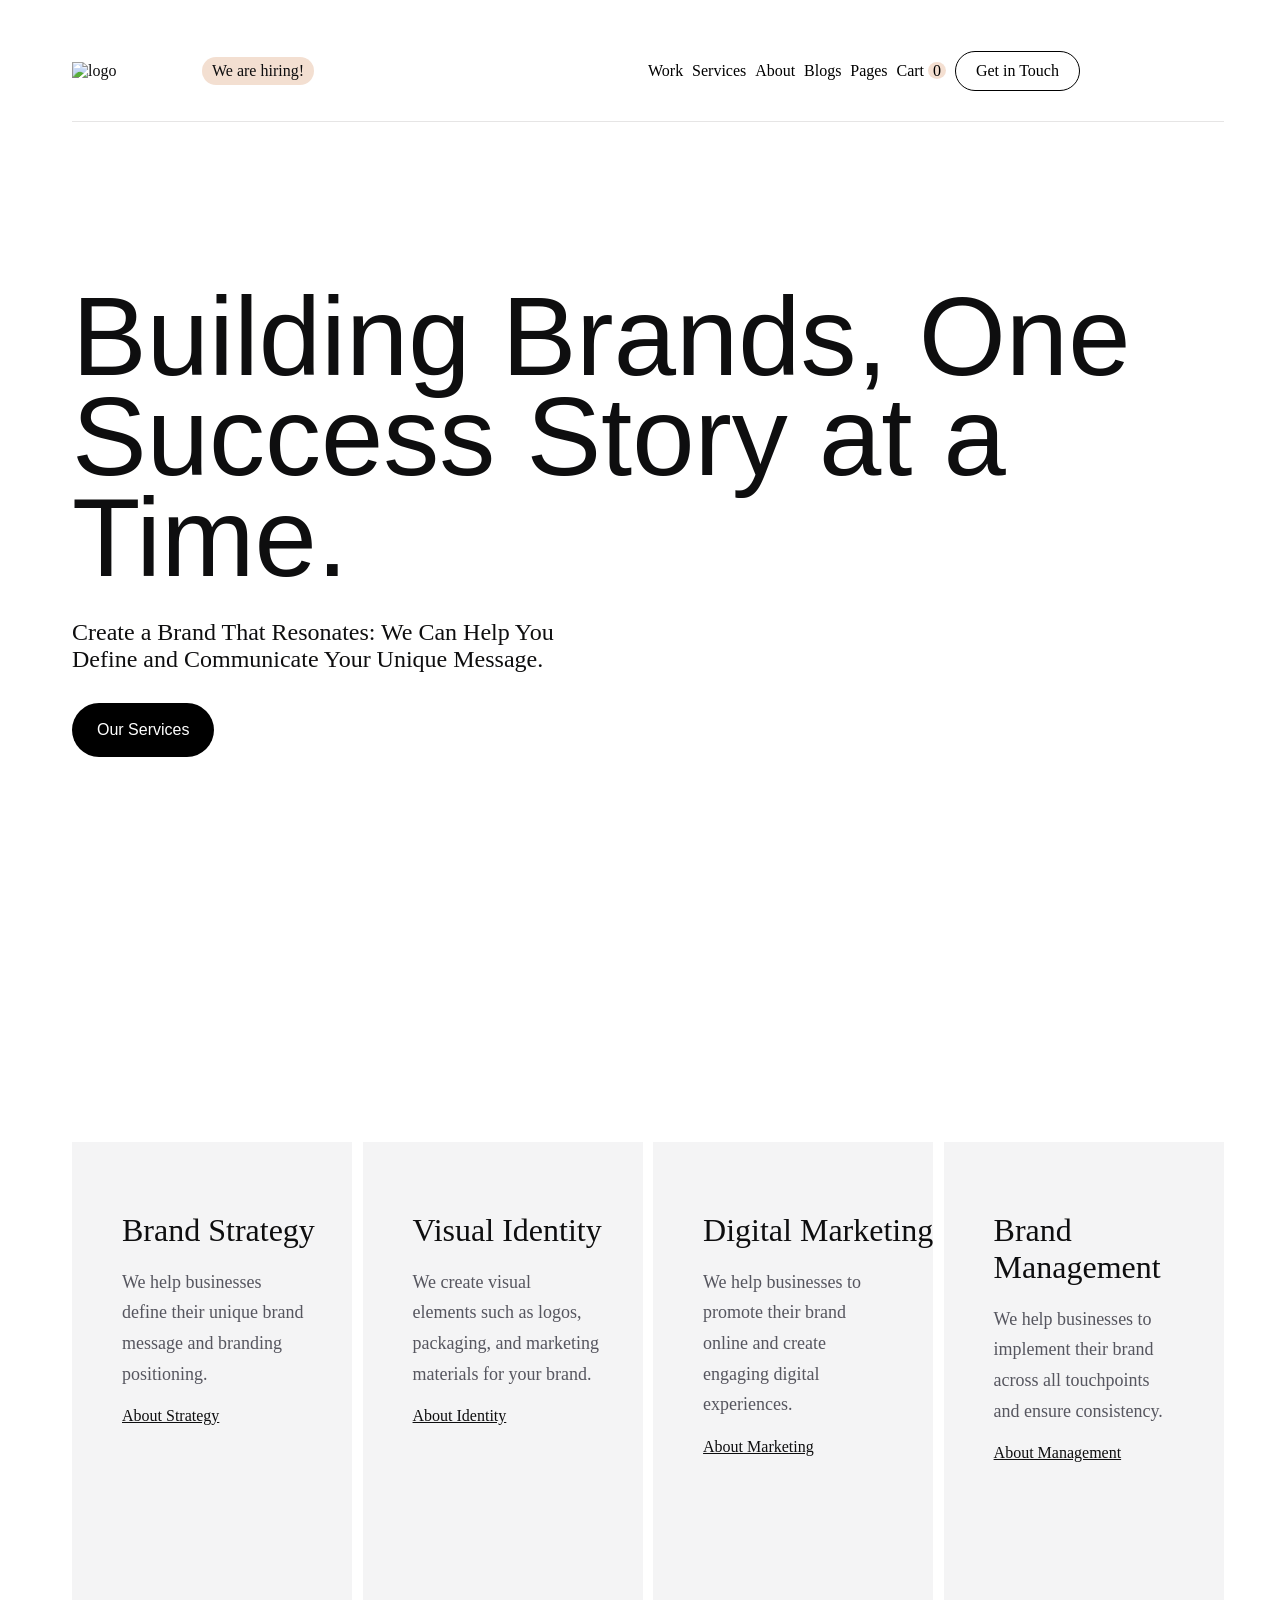
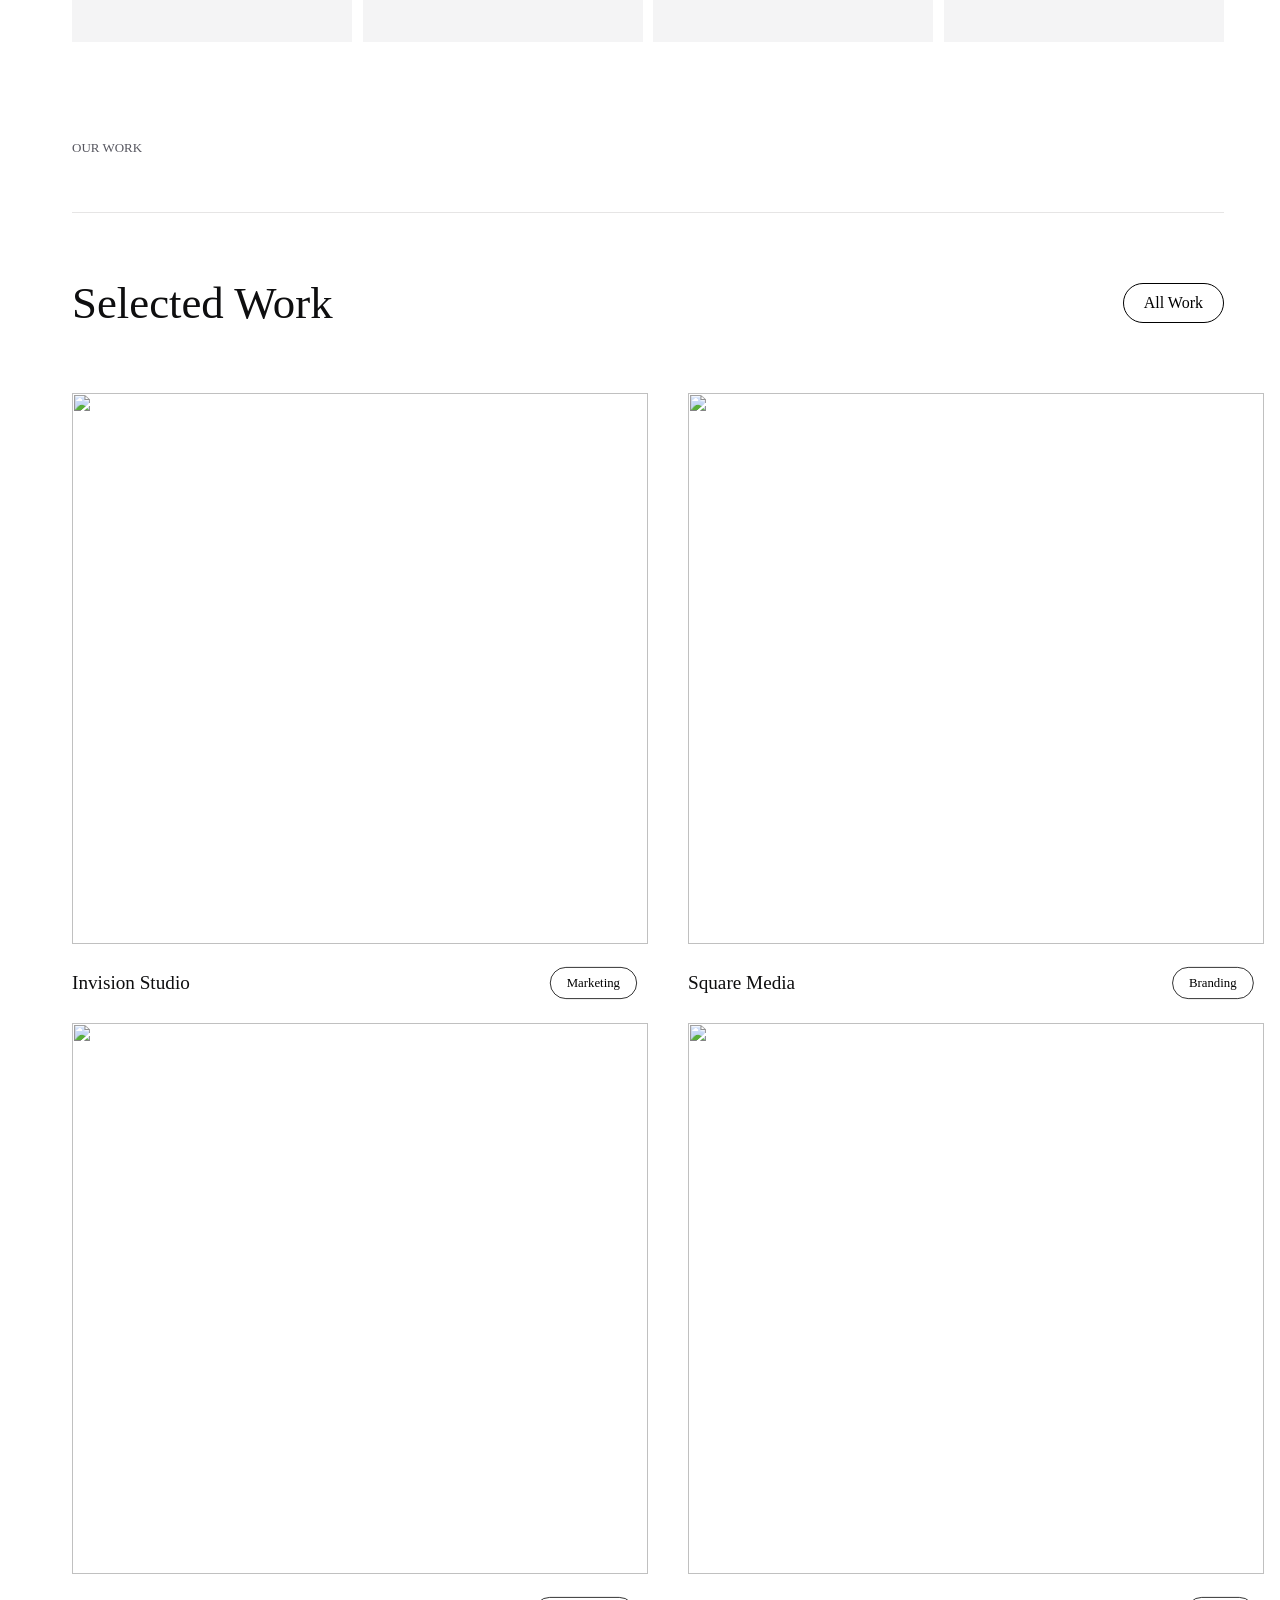
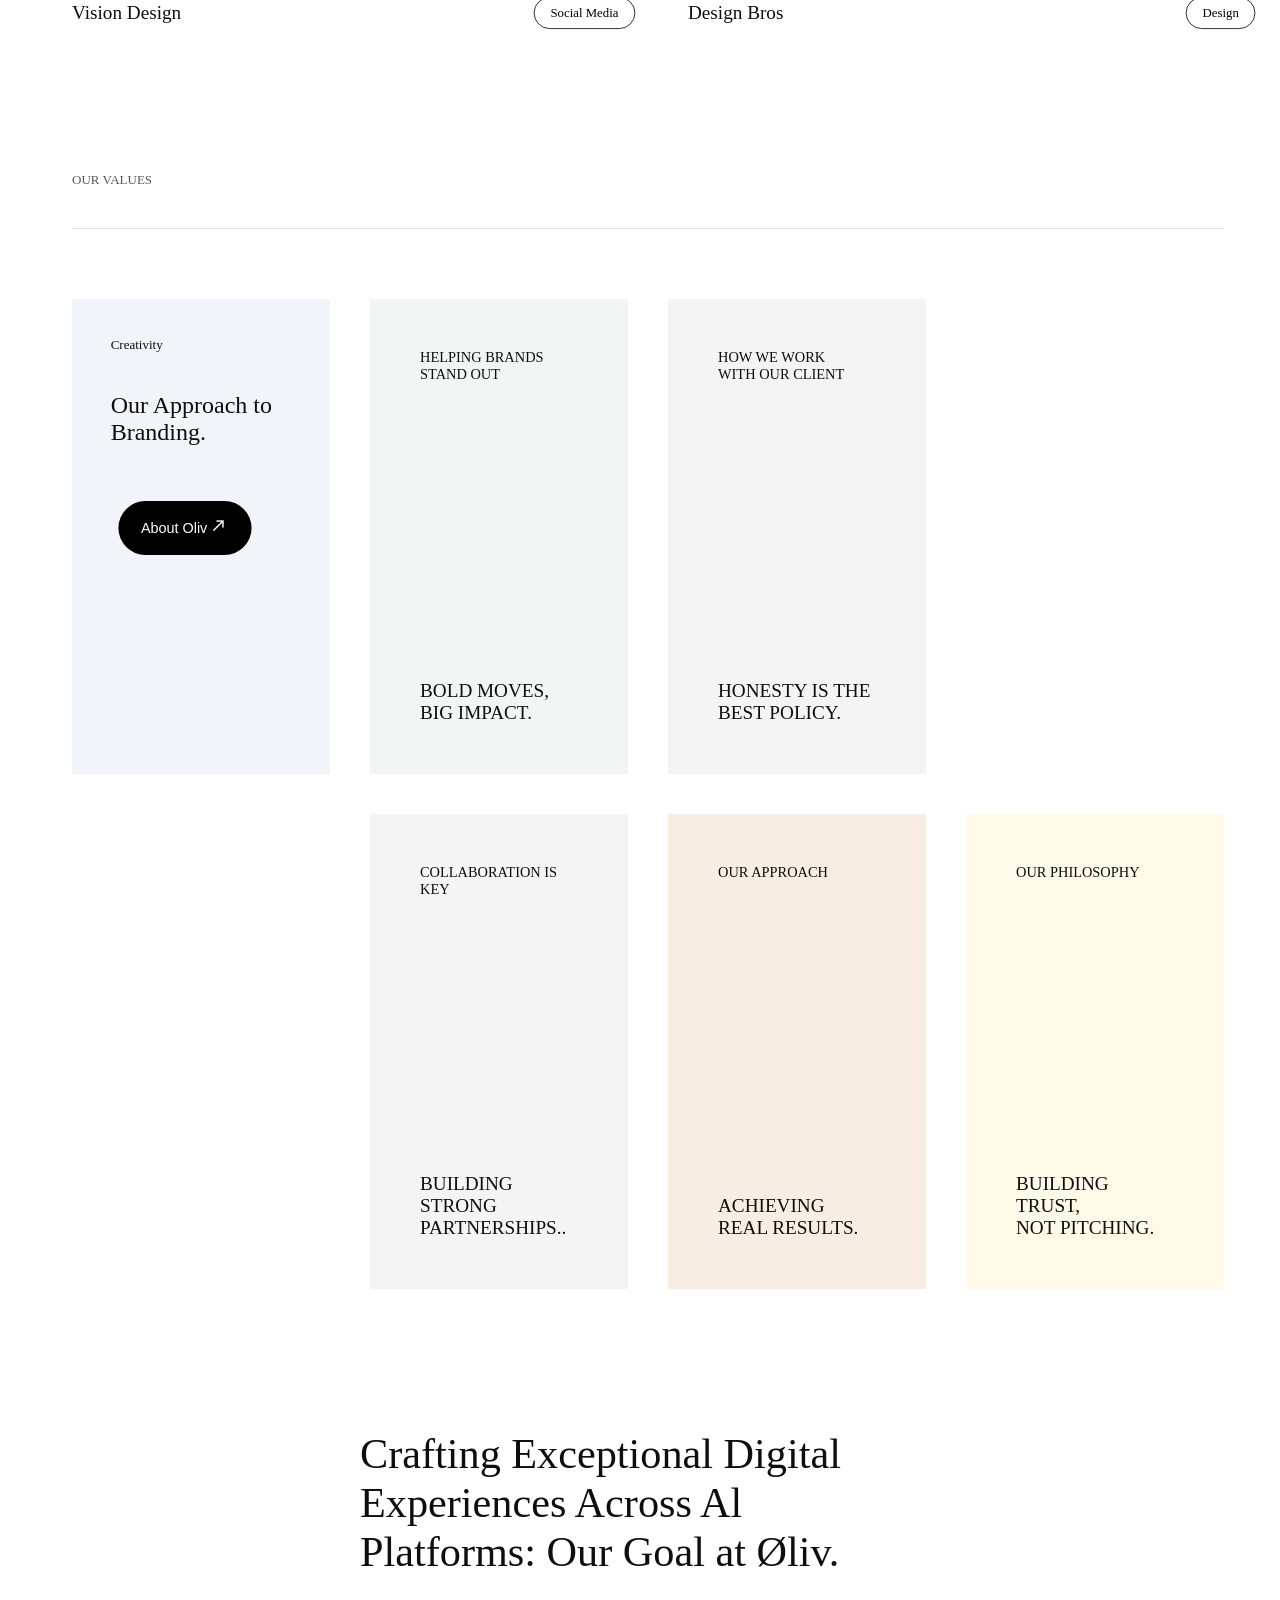
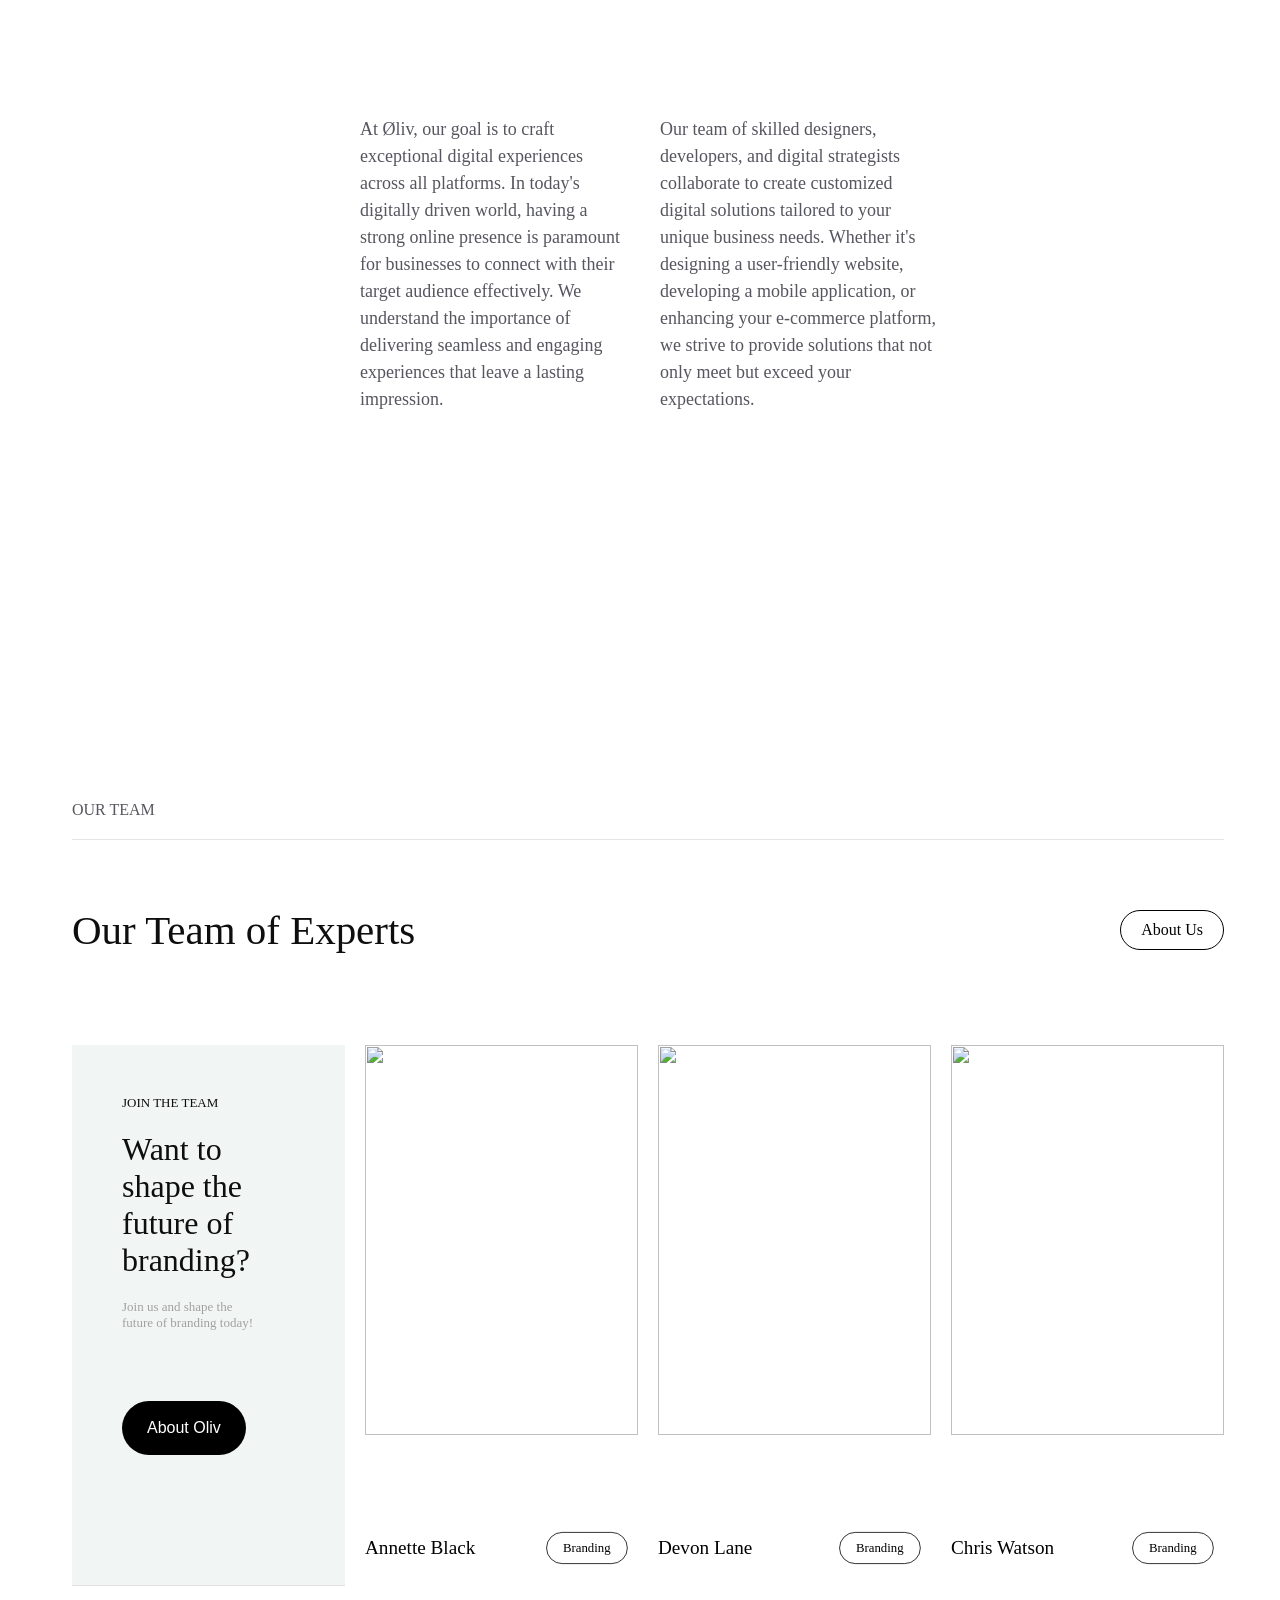
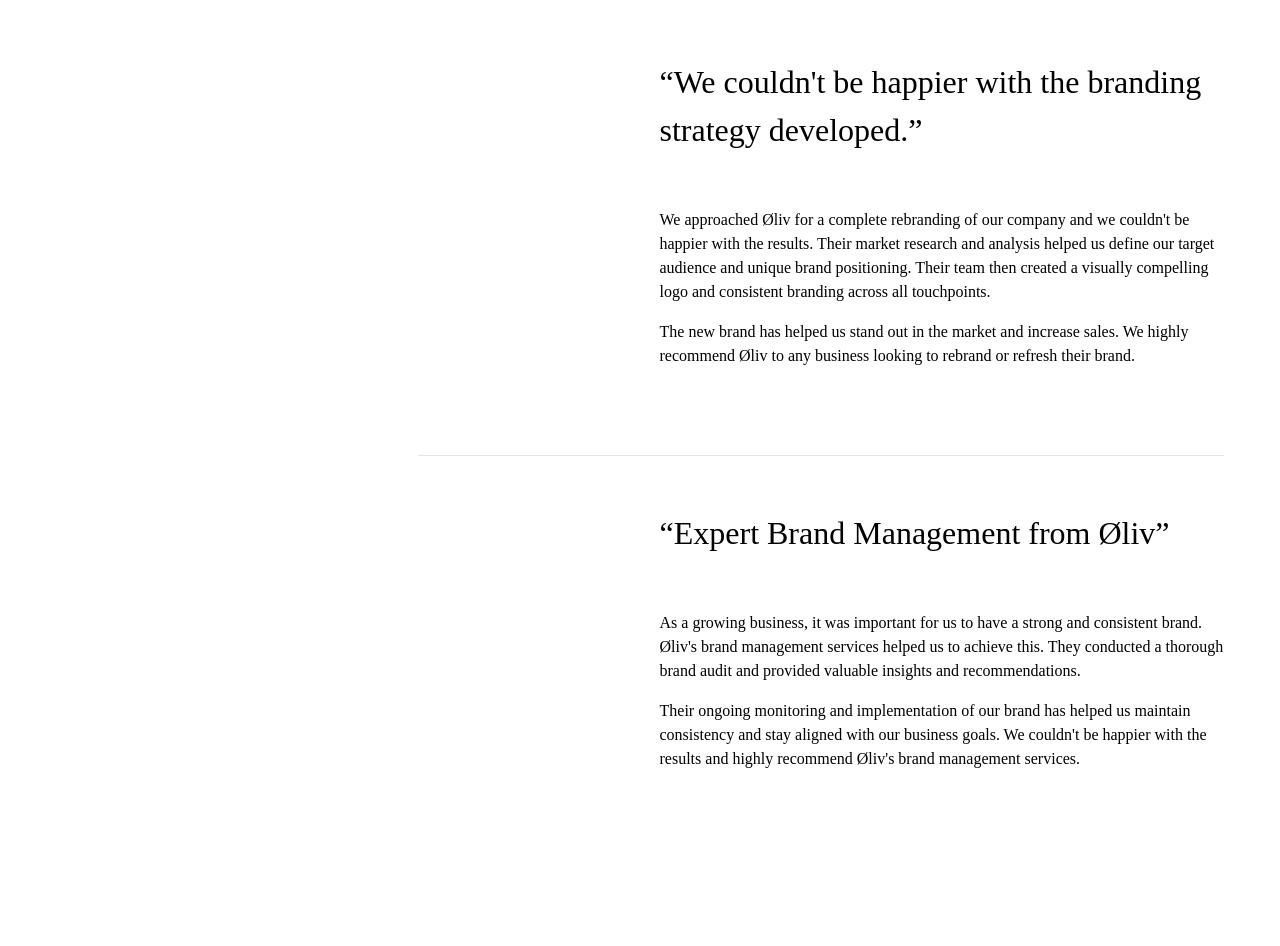
==== A5/index.html @ c16b7037 "feat: initialize landing page layout with styling and brand assets" ====
<!DOCTYPE html>
<html lang="en">

<head>
    <meta charset="UTF-8">
    <meta name="viewport" content="width=device-width, initial-scale=1.0">
    <title>Assignment 5</title>
    <link rel="stylesheet" href="style.css">
    <link href="https://fonts.googleapis.com/css2?family=Material+Symbols+Outlined" rel="stylesheet" />
</head>

<body>
    <main>
        <nav>
            <div class="logo"> <img
                    src="https://cdn.prod.website-files.com/63c3f1995d4c3581bbc944b5/63c3fed42405e70f33df42ee_logo.svg"
                    alt="logo">
                <span> We are hiring!</span>
            </div>
            <div class="links">
                <a href="#" class="hover-underline">Work</a>
                <a href="#" class="hover-underline">Services</a>
                <a href="#" class="hover-underline">About</a>
                <a href="#" class="hover-underline">Blogs</a>
                <a href="#" class="hover-underline">Pages</a>
                <a href="#" class="hover-underline">Cart <span class="cart">0</span></a>
                <button class="mbtn" style=" margin-right: 25%;"> Get in Touch </button>
            </div>
        </nav>
        <section class="hero">
            <div class="h-main">Building Brands, One <br>
                Success Story at a Time.</div>
            <div class="para">Create a Brand That Resonates: We Can Help You <br>
                Define and Communicate Your Unique Message.</div>
            <button class="btn-h"> Our Services</button>
        </section>
        <section class="scroll">
            <div class="container-scrl ">
                <img src="https://cdn.prod.website-files.com/63c3f1995d4c3581bbc944b5/63c418ce9f1b45e141bf28b5_client-logo-03.svg"
                    alt="">
                <img src="https://cdn.prod.website-files.com/63c3f1995d4c3581bbc944b5/63c418ce2c404b364300ba31_client-logo-04.svg"
                    alt="">
                <img src="https://cdn.prod.website-files.com/63c3f1995d4c3581bbc944b5/63c418cea9dabe252e43b0c0_client-logo-07.svg"
                    alt="">
                <img src="https://cdn.prod.website-files.com/63c3f1995d4c3581bbc944b5/63c418cea9dabef95143b0c1_client-logo-06.svg"
                    alt="">
                <img src="https://cdn.prod.website-files.com/63c3f1995d4c3581bbc944b5/63c418af3b2b766cebaba02d_client-logo-01.svg"
                    alt="">
                <img src="https://cdn.prod.website-files.com/63c3f1995d4c3581bbc944b5/63c418ce6a0062cf2d279e35_client-logo-02.svg"
                    alt="">
            </div>
            <div class="container-scrl ">
                <img src="https://cdn.prod.website-files.com/63c3f1995d4c3581bbc944b5/63c418ce9f1b45e141bf28b5_client-logo-03.svg"
                    alt="">
                <img src="https://cdn.prod.website-files.com/63c3f1995d4c3581bbc944b5/63c418ce2c404b364300ba31_client-logo-04.svg"
                    alt="">
                <img src="https://cdn.prod.website-files.com/63c3f1995d4c3581bbc944b5/63c418cea9dabe252e43b0c0_client-logo-07.svg"
                    alt="">
                <img src="https://cdn.prod.website-files.com/63c3f1995d4c3581bbc944b5/63c418cea9dabef95143b0c1_client-logo-06.svg"
                    alt="">
                <img src="https://cdn.prod.website-files.com/63c3f1995d4c3581bbc944b5/63c418af3b2b766cebaba02d_client-logo-01.svg"
                    alt="">
                <img src="https://cdn.prod.website-files.com/63c3f1995d4c3581bbc944b5/63c418ce6a0062cf2d279e35_client-logo-02.svg"
                    alt="">
            </div>
        </section>
        <section class="sec3">
            <div class="sec3-ctnr">
                <div class="sec3-child">
                    <h4>Brand Strategy</h4>
                    <p>We help businesses <br>
                        define their unique brand <br>
                        message and branding <br>
                        positioning.</p>
                    <span style="text-decoration: underline;"> About Strategy </span>
                </div>
                <div class="sec3-child">
                    <h4>Visual Identity</h4>
                    <p>We create visual <br>
                        elements such as logos,<br>
                        packaging, and marketing <br>
                        materials for your brand.</p>
                    <span style="text-decoration: underline;"> About Identity </span>
                </div>
                <div class="sec3-child">
                    <h4>Digital Marketing</h4>
                    <p>We help businesses to <br>
                        promote their brand <br>
                        online and create <br>
                        engaging digital <br>
                        experiences.</p>
                    <span style="text-decoration: underline;"> About Marketing </span>
                </div>
                <div class="sec3-child">
                    <h4>Brand Management</h4>
                    <p>We help businesses to <br>
                        implement their brand <br>
                        across all touchpoints <br>
                        and ensure consistency.</p>
                    <span style="text-decoration: underline;"> About Management </span>
                </div>
            </div>
            <p style="font-size: small;">OUR WORK</p>
        </section>
        <section class="sec4">
            <div class="sec4-h">
                <p>Selected Work</p>
                <button class="mbtn"> All Work </button>
            </div>
            <div class="sec4-ctnr">
                <div class="sec4-img-cntr">
                    <div class="sec4-left-cntr">
                        <div class="wrapper"><img
                                src="https://cdn.prod.website-files.com/63c3f1995d4c354236c944de/63c6b981e34f347cacdc73b6_project-01-thumb.webp"
                                alt=""></div>
                        <div class="sec4-description">
                            <p style="font-size:larger;">Invision Studio</p>
                            <button class="mbtn" style="scale: 0.8;">Marketing </button>
                        </div>
                    </div>
                    <div class="sec4-right-cntr">
                        <div class="wrapper"><img
                                src="https://cdn.prod.website-files.com/63c3f1995d4c354236c944de/63c6b96d86c0c985079d8d60_project-02-thumb.webp"
                                alt=""></div>
                        <div class="sec4-description">
                            <p style="font-size:larger;">Square Media</p>
                            <button class="mbtn" style="scale: 0.8;">Branding </button>
                        </div>
                    </div>
                </div>
                <div class="sec4-ctnr">
                    <div class="sec4-img-cntr">
                        <div class="sec4-left-cntr">
                            <div class="wrapper"><img
                                    src="https://cdn.prod.website-files.com/63c3f1995d4c354236c944de/63c6b943f334e17d7007a0ea_project-04-thumb.webp"
                                    alt=""></div>
                            <div class="sec4-description">
                                <p style="font-size:larger;">Vision Design</p>
                                <button class="mbtn" style="scale: 0.8;">Social Media</button>
                            </div>
                        </div>
                        <div class="sec4-left-cntr">
                            <div class="wrapper"><img
                                    src="https://cdn.prod.website-files.com/63c3f1995d4c354236c944de/63c6b953a2c1a5706f63bbe1_project-03-thumb.webp"
                                    alt=""></div>
                            <div class="sec4-description">
                                <p style="font-size:larger;">Design Bros</p>
                                <button class="mbtn" style="scale: 0.8;">Design </button>
                            </div>
                        </div>
                    </div>
                </div>
            </div>
        </section>
        <section class="sec5">
            <div class="sec5-title">OUR VALUES</div>
            <div class="sec5-grid">
                <div class="sec5-grid1">
                    <h5 style="font-size: small; font-weight: 300; margin:15% 15%;">Creativity</h5>
                    <p style="font-size: x-large; margin:15% 15%;">Our Approach to <br>
                        Branding.</p>
                    <button class="btn-h ">About Oliv<span class="material-symbols-outlined"
                            style="scale: 0.8; position: relative; top: -3px;">north_east</span></button>
                </div>
                <div class="sec5-grid2">
                    <h5>Helping Brands<br>
                        Stand Out</h5>
                    <p>Bold Moves, <br>
                        Big Impact.</p>
                </div>
                <div class="sec5-grid3">
                    <h5>How We Work <br>
                        with Our Client</h5>
                    <p>Honesty is the <br>
                        Best Policy.</p>
                </div>
                <div class="sec5-grid4">
                    <h5>Collaboration is Key </h5>
                    <p>Building Strong <br>
                        Partnerships..</p>
                </div>
                <div class="sec5-grid5">
                    <h5>Our Approach</h5>
                    <p>Achieving <br>
                        Real Results.</p>
                </div>
                <div class="sec5-grid6">
                    <h5>Our Philosophy</h5>
                    <p>Building Trust, <br>
                        Not Pitching.</p>
                </div>
            </div>
            <div class="sec5-hero">
                <div class="sec5-hero1 ">Crafting Exceptional Digital <br>
                    Experiences Across Al <br>
                    Platforms: Our Goal at Øliv.</div>
                <div class="sec5-hero2">
                    <div class="sec5-hero2-left">At Øliv, our goal is to craft exceptional digital experiences across
                        all platforms. In today's digitally driven world, having a strong online presence is paramount
                        for businesses to connect with their target audience effectively. We understand the importance
                        of delivering seamless and engaging experiences that leave a lasting impression.</div>
                    <div class="sec5-hero2-right">Our team of skilled designers, developers, and digital strategists
                        collaborate to create customized digital solutions tailored to your unique business needs.
                        Whether it's designing a user-friendly website, developing a mobile application, or enhancing
                        your e-commerce platform, we strive to provide solutions that not only meet but exceed your
                        expectations.</div>
                </div>
            </div>
        </section>
        <section class="sec6">
            <div class="sec6-start">OUR TEAM</div>
            <div class="sec6-title">
                <p>Our Team of Experts</p>
                <button class="mbtn" style="">About Us </button>
            </div>
            <div class="sec6-cntr">
                <div class="sec6-up">
                    <div class="sec6-up1">
                        <h5>JOIN THE TEAM</h5>
                        <p>Want to <br>
                            shape the <br>
                            future of <br>
                            branding?</p>
                        <p style="font-size: small; color:#a1a0a0;">Join us and shape the <br> future of branding today!
                        </p>
                        <button class="btn-h"> About Oliv</button>
                    </div>
                    <div class="sec6-up2">
                        <img src="https://assets-global.website-files.com/63c3f1995d4c3581bbc944b5/63c68f2ecddac415070de2e8_team-01-p-500.webp"
                            alt="">
                        <div class="sec6-img-des">
                            <p>Annette Black</p>
                            <button class="mbtn" style="scale: 0.8;"> Branding</button>
                        </div>
                    </div>
                    <div class="sec6-up3">
                        <img src="https://assets-global.website-files.com/63c3f1995d4c3581bbc944b5/63c68f2e0a57ab81ad90f31f_team-02-p-500.webp"
                            alt="">
                        <div class="sec6-img-des">
                            <p>Devon Lane</p>
                            <button class="mbtn" style="scale: 0.8;"> Branding</button>
                        </div>
                    </div>
                    <div class="sec6-up4">
                        <img src="https://assets-global.website-files.com/63c3f1995d4c3581bbc944b5/63c68f2ed7fe4b9a5bef7ee1_team-03-p-500.webp"
                            alt="">
                        <div class="sec6-img-des">
                            <p>Chris Watson</p>
                            <button class="mbtn" style="scale: 0.8;"> Branding</button>
                        </div>
                    </div>
                </div>
                <div class="sec6-center">
                    <div class="wrapper">
                        <img src="https://cdn.prod.website-files.com/63c3f1995d4c3581bbc944b5/63c418cea9dabef95143b0c1_client-logo-06.svg"
                            alt="">
                    </div>
                    <div class="center-text">
                        <h5>“We couldn't be happier with the branding strategy developed.”</h5>
                        <p>We approached Øliv for a complete rebranding of our company and we couldn't be
                            happier
                            with the results. Their market research and analysis helped us define our target
                            audience and unique brand positioning. Their team then created a visually
                            compelling
                            logo and consistent branding across all touchpoints.</p>
                        <p>
                            The new brand has helped us stand out in the market and increase sales. We
                            highly
                            recommend Øliv to any business looking to rebrand or refresh their brand.</p>
                    </div>

                </div>
                <div class="sec6-down">
                    <div class="wrapper">
                        <img src="https://cdn.prod.website-files.com/63c3f1995d4c3581bbc944b5/63c418ce6a0062cf2d279e35_client-logo-02.svg"
                            alt="">
                    </div>
                    <div class="center-text">
                        <h5>“Expert Brand Management from Øliv”</h5>
                        <p>As a growing business, it was important for us to have a strong and consistent
                            brand.
                            Øliv's brand management services helped us to achieve this. They conducted a
                            thorough
                            brand audit and provided valuable insights and recommendations.</p>
                        <p>
                            Their ongoing monitoring and implementation of our brand has helped us maintain
                            consistency and stay aligned with our business goals. We couldn't be happier
                            with the
                            results and highly recommend Øliv's brand management services.</p>
                    </div>


                </div>
        </section>
    </main>
</body>

</html>
---- A5/style.css ----
:root {
    --hlt: rgba(242, 218, 202, 0.865);
    --hlt-grey: #F4F4F5;
    --borderline: 1px solid #d9d7d7a5;
    --exp-color: #56565f;
}

body {
    border: 0;
    height: 100%;
    width: 100%;
    background-color: #ffffff;
    overflow-x: hidden;
    color: rgb(14, 14, 15);

}

main {
    padding: 1% 5%;
    height: 100vh;

}

.btn-h {
    background-color: black;
    color: white;
    font-size: medium;
    border: 0px;
    padding: 18px 25px;
    border-radius: 50px;
    display: flex;
    align-items: center;
    justify-content: center;
    width: max-content;
}


.mbtn {
    height: 40px;
    width: max-content;
    padding: 0 20px;
    border-radius: 5px;
    font-size: medium;
    border: 1px solid black;
    border-radius: 50px;
    display: inline-flex;
    align-items: center;
    background-color: #ffffff;
    font-family: 'Times New Roman', Times, serif;
}

.mbtn:hover {
    background-color: black;
    color: white;
    cursor: pointer;
}

nav {
    height: 100px;
    display: flex;
    justify-content: space-between;
    border-bottom: 1px solid #d9d7d7a5;
    align-items: center;

}

nav a {
    text-decoration: none;
    color: black;

}

.hover-underline {
    position: relative;
    text-decoration: none;
}

.hover-underline::after {
    content: '';
    position: absolute;
    width: 100%;
    height: 1.5px;
    bottom: 0;
    left: 0;
    background-color: black;
    transform-origin: bottom left;
    transition: all cubic-bezier(0.19, 1, 0.22, 1)1s;
    transform: scaleX(0);
}

.hover-underline:hover::after {
    transform: scale(1);
}

nav .logo img {
    width: 110px;
}

nav .logo span {
    padding: 5px 10px;
    background-color: var(--hlt);
    border-radius: 25px;

}

nav .logo {
    display: flex;
    align-items: center;
    gap: 20px;
}

nav .links {
    width: 50%;
    display: flex;
    justify-content: space-between;
    text-decoration: none;
    font-size: medium;
    align-items: center;
}

.links .cart {
    padding: 0px 5px;
    background-color: var(--hlt);
    border-radius: 50%;
}

.hero {
    height: calc(100vh - 100px);
    width: 100%;
    display: flex;
    flex-direction: column;
    justify-content: center;
    gap: 30px;

}

.h-main {
    font-size: 7rem;
    font-family: 'Open Sans', 'Helvetica', sans-serif;
    font-weight: 300;
    padding: 0;
    line-height: 0.9;

}

.para {
    font-size: x-large;
    width: 75%;
}

.scroll {
    margin-top: 40px;
    height: 20vh;
    width: 100%;
    white-space: nowrap;
    overflow-x: hidden;
    overflow-y: hidden;
}

.container-scrl {
    height: 100%;
    width: min-content;
    display: inline-block;
    animation-name: scroll;
    animation-duration: 15s;
    animation-iteration-count: infinite;
    animation-timing-function: linear;
}



@keyframes scroll {
    0% {
        transform: translateX(0);
    }

    100% {
        transform: translateX(-100%);
    }
}

.container-scrl img {
    height: 5vh;
    display: inline;
    margin: 0px 120px 0px 0px;
    align-items: center;
}

.sec3 {
    height: 70vh;
    display: flex;
    flex-direction: column;
    justify-content: space-between;
    padding-bottom: 40px;
    border-bottom: var(--borderline);
}

.sec3 h5 {
    font-size: 2rem;
    font-weight: 300;
    margin: 0;
}

.sec3-ctnr {
    display: inline-flex;
    flex-direction: row;
    flex-wrap: wrap;
    /* gap: minmax(40px, 50px); */
    justify-content: space-between;
    align-items: center;
    height: 50vh;
    width: 100%;

}

.sec3-child {
    height: 100%;
    width: 20%;
    background-color: var(--hlt-grey);

    padding: 50px 0 0 50px;
}

.sec3 p {
    color: var(--exp-color);
    font-size: large;
    line-height: 1.7;
}

.sec3-child h4 {
    font-size: 2rem;
    font-weight: 300;
    padding: 20px 0 0 0;
    margin: 0;
}

.sec4 {
    height: min-content;
    width: 100%;
}

.sec4-h {
    display: flex;
    flex-direction: row;
    flex-wrap: wrap;
    justify-content: space-between;
    align-items: center;
    height: 20vh;
    width: 100%;
}

.sec4-cntr {
    height: 90vh;
    width: 100%;
    display: flex;
    flex-direction: row;
    flex-wrap: wrap;
    justify-content: space-between;
    align-items: center;
}

.sec4-h p {
    font-size: 3.5vw;
    padding: 5px 0;
}

.sec4-img-cntr {
    display: flex;
    flex-direction: column;
    flex-wrap: wrap;
    justify-content: space-between;
    align-items: center;
    height: 70vh;
    width: 100%;
    gap: 40px;

}

.sec4-img-cntr img {
    height: 100%;
    width: 100%;
    object-fit: cover;
    overflow: hidden;
    transition: all 0.5s;

}

.sec4-left-cntr,
.sec4-right-cntr {
    display: flex;
    flex-direction: column;
    height: 70vh;
    width: 50%;
}

.wrapper {
    height: 100%;
    width: 100%;
    overflow: hidden;

}

.sec4-description {
    height: 10vh;
    width: 100%;
    display: flex;
    flex-direction: row;
    justify-content: space-between;
    align-items: center;

}

.sec4-img-cntr img:hover {
    scale: 1.1;
}

.sec5-title {
    width: 100%;
    height: 15vh;
    border-bottom: var(--borderline);
    color: var(--exp-color);
    display: flex;
    flex-direction: column;
    justify-content: flex-end;
    padding-bottom: 40px;
    font-size: small;
}

.sec5-grid {
    height: 110vh;
    width: 100%;
    padding: 70px 0;
    gap: 40px;
    display: grid;
    grid-template-rows: 1fr 1fr;
    grid-template-columns: 1fr 1fr 1fr 1fr;
    grid-template-areas:
        "grid1 grid2 grid3 ."
        ". grid4 grid5 grid6 ";
}


/* .sec5-grid2,
.sec5-grid3,
.sec5-grid4,
.sec5-grid5,
.sec5-grid6 {
    height: 70%;
} */


.sec5-grid2 h5,
.sec5-grid3 h5,
.sec5-grid4 h5,
.sec5-grid5 h5,
.sec5-grid6 h5 {
    margin: 0;
    padding: 0;
    font-weight: 400;
    font-size: 0.9rem;
    text-transform: uppercase;
}


.sec5-grid2 p,
.sec5-grid3 p,
.sec5-grid4 p,
.sec5-grid5 p,
.sec5-grid6 p {
    margin: 0;
    padding: 0;
    font-weight: 300;
    font-size: larger;
    text-transform: uppercase;
}

.sec5-grid2,
.sec5-grid3,
.sec5-grid4,
.sec5-grid5,
.sec5-grid6 {
    display: flex;
    flex-direction: column;
    justify-content: space-between;
    padding: 50px 50px;
}

.sec5-grid1 {
    grid-area: grid1;
    background-color: #F1F5F9;
    height: 100%;
}

.sec5-grid1 button {
    margin: 20% 0 20% 15%;
    scale: 0.9;

}

.sec5-grid2 {
    grid-area: grid2;
    background-color: #F1F6F5;
}

.sec5-grid3 {
    grid-area: grid3;
    background-color: var(--hlt-grey);
}

.sec5-grid4 {
    grid-area: grid4;
    background-color: var(--hlt-grey);
}

.sec5-grid5 {
    grid-area: grid5;
    background-color: #F8EDE3;
}

.sec5-grid6 {
    grid-area: grid6;
    background-color: #FFFAE7;
}

.sec5-hero {
    width: 100%;
    height: 100vh;
    display: flex;
    padding-top: 70px;
    flex-direction: column;

}

.sec5-hero1 {
    font-size: 3.3vw;

    margin-left: 25%;
    padding-bottom: 140px;


}

.sec5-hero2 {
    width: 100%;
    height: 50%;
    display: flex;
    flex-direction: row;
    justify-content: space-between;
    align-items: center;
    gap: 40px;
    font-size: large;
    color: var(--exp-color);
    line-height: 1.5;
}

.sec5-hero2-left {
    height: 100%;
    margin-left: 25%;
}

.sec5-hero2-right {
    height: 100%;
    margin-right: 25%;
}

.sec6-start {
    height: 10vh;
    width: 100%;
    display: flex;
    flex-direction: row;
    justify-content: space-between;
    align-items: flex-end;
    padding-bottom: 20px;
    border-bottom: var(--borderline);
    font-size: medium;
    color: var(--exp-color);
}

.sec6-title {
    display: flex;
    flex-direction: row;
    align-items: center;
    justify-content: space-between;
    font-size: 3.2vw;
    padding: 25px 0 50px 0;
}

.sec6-up {
    height: 60vh;
    width: 100%;
    display: flex;
    flex-direction: row;

    padding-bottom: 20px;
    gap: 20px;
}

.sec6-up1 {
    height: 100%;
    width: 25%;
    border-bottom: var(--borderline);
    background-color: #F1F6F5;
}

.sec6-up1 h5 {
    font-size: small;
    margin: 50px 0 10px 50px;
    padding: 0;
    font-weight: 100;
    text-transform: uppercase;
}

.sec6-up1 p {
    font-size: 2rem;
    margin: 20px 0 10px 50px;
    padding: 0;

}

.sec6-up1 button {

    margin: 70px 0 10px 50px;


}

.sec6-up2,
.sec6-up3,
.sec6-up4 {
    height: 100%;
    width: 25%;
    padding-bottom: 0;


}

.sec6-up2 img,
.sec6-up3 img,
.sec6-up4 img {
    width: 100%;
    height: 85%;
    object-fit: cover;
    overflow: hidden;

}

.sec6-img-des,
.sec6-img-des,
.sec6-img-des {
    width: 100%;
    height: 15%;
    color: black;
    display: flex;
    flex-direction: row;
    justify-content: space-between;
    align-items: center;

}

.sec6-img-des p,
.sec6-img-des p,
.sec6-img-des p {
    margin: 0;
    padding: 0;
    font-weight: 300;
    font-size: larger;

}

.sec6-center {
    height: 50vh;
    width: 70%;
    border-bottom: var(--borderline);
    display: flex;
    flex-direction: row;
    justify-content: space-between;
    align-items: center;
    font-size: large;
    color: var(--exp-color);
    line-height: 1.5;
    margin-left: 30%;

}

.center-text {
    height: 100%;
    width: 70%;
}

.center-text h5 {
    font-size: 2rem;
    font-weight: 300;
    color: black;
}

.center-text p,
.center-text span {
    font-size: medium;
    font-weight: 300;
    color: black;
}

.sec6 .wrapper {
    width: 20%;
    display: flex;
    padding-top: 10%;
    align-items: flex-start;
}

.sec6-down {
    height: 50vh;
    width: 70%;
    display: flex;
    flex-direction: row;
    justify-content: space-between;
    align-items: center;
    font-size: large;
    color: var(--exp-color);
    line-height: 1.5;
    margin-left: 30%;
}

.center-text p,
.center-text span {
    font-size: medium;
    font-weight: 300;
    color: black;
}
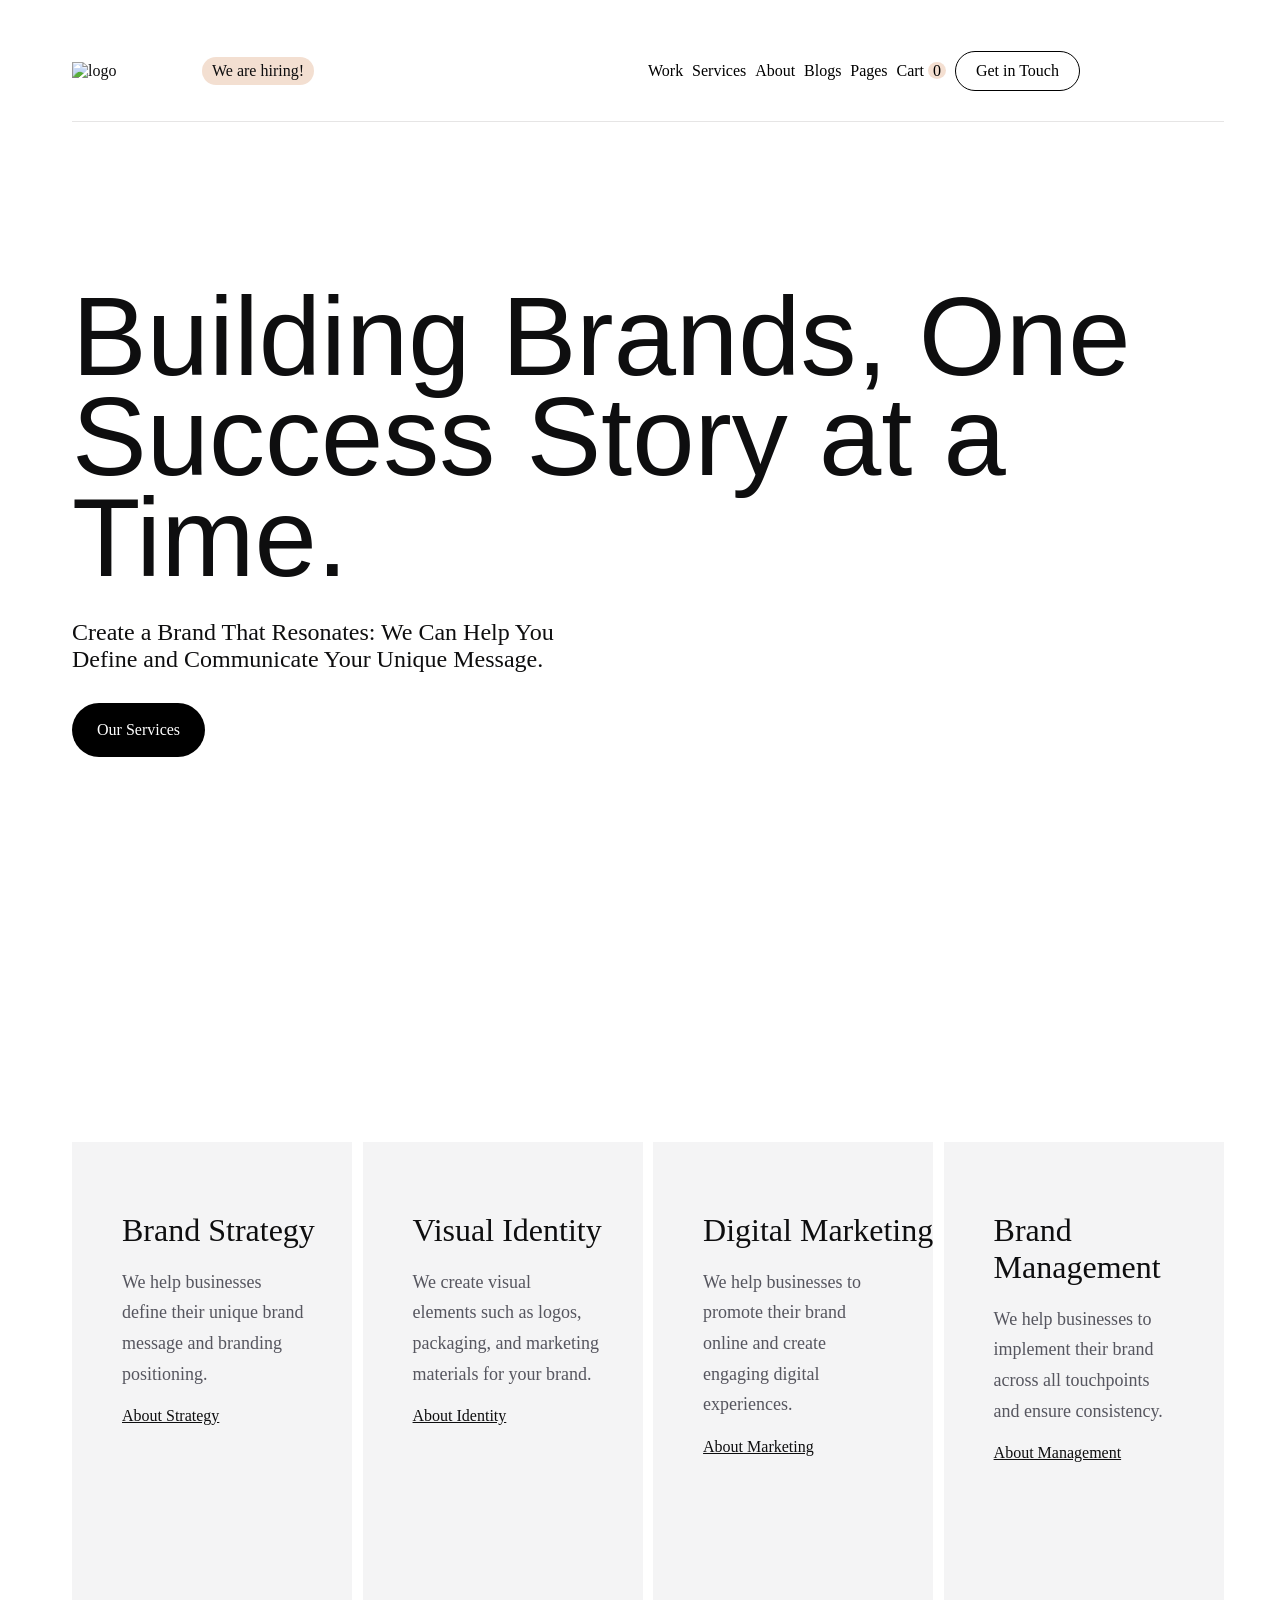
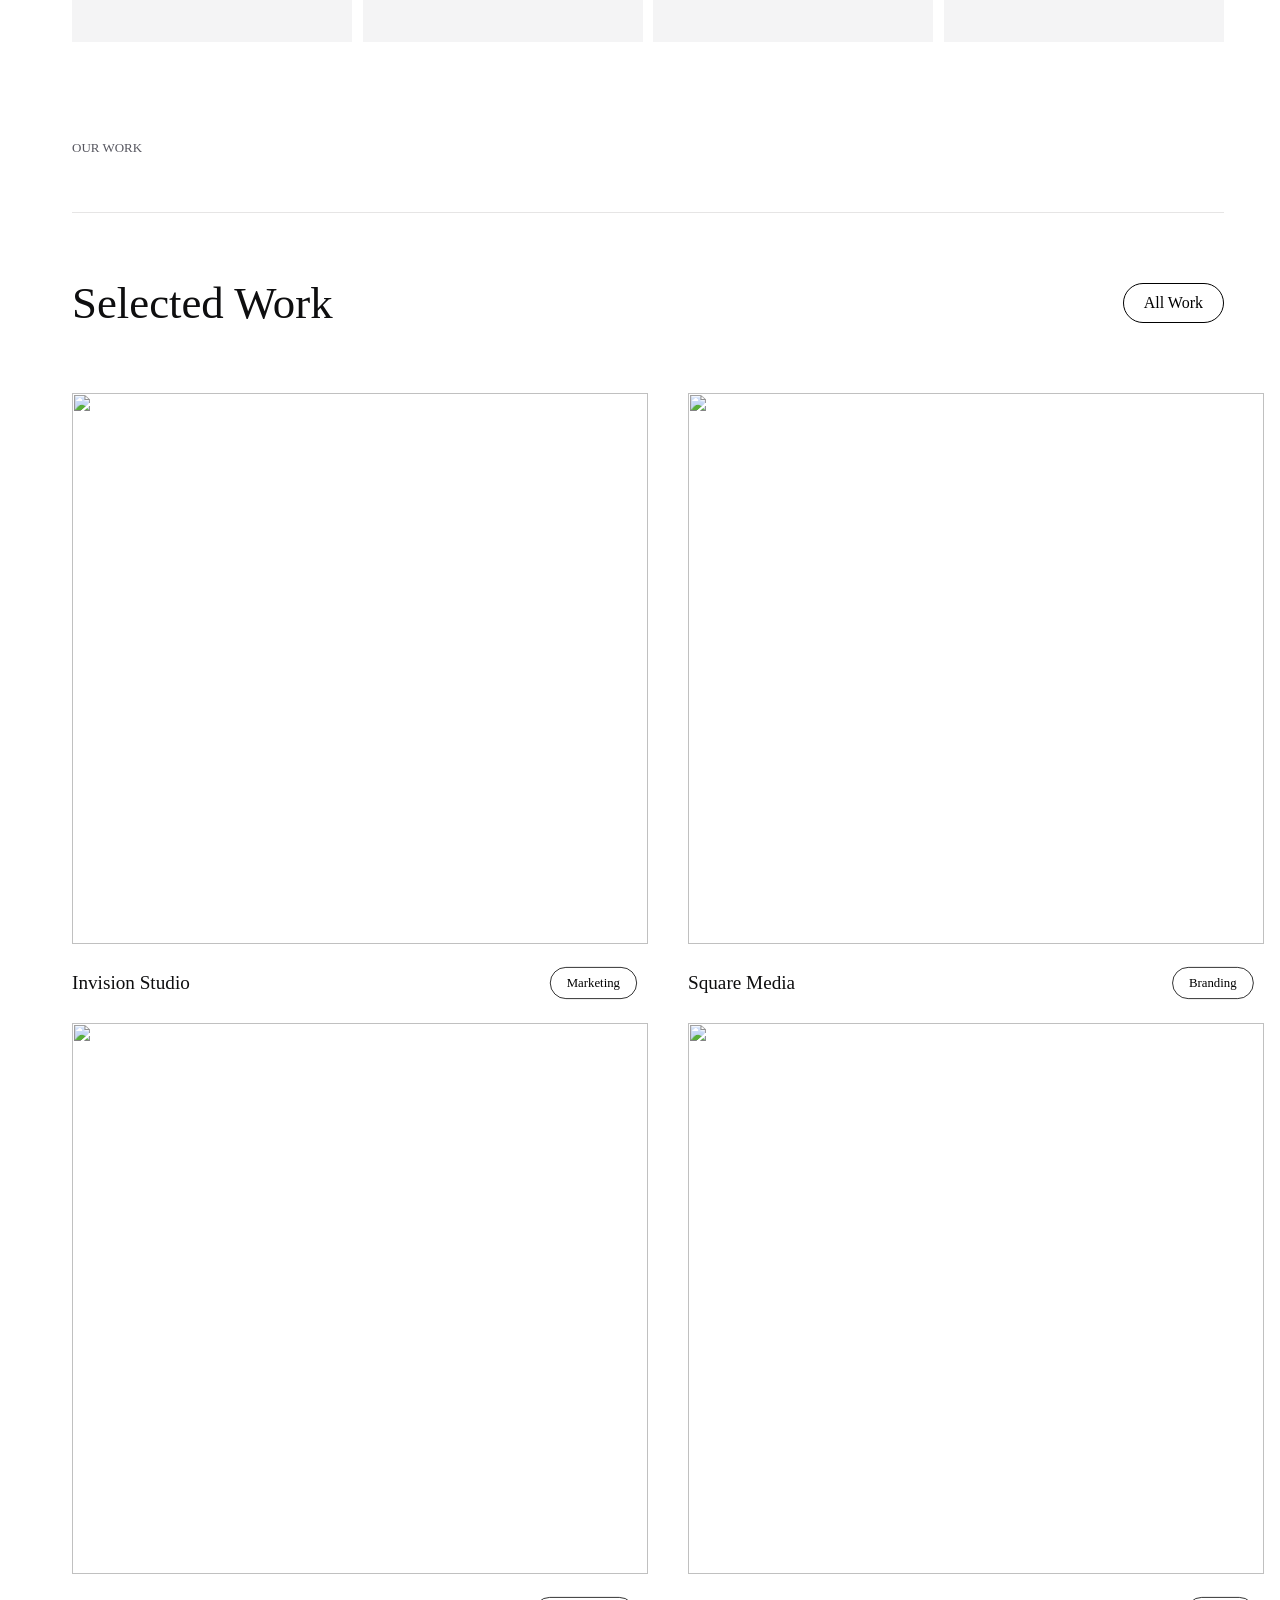
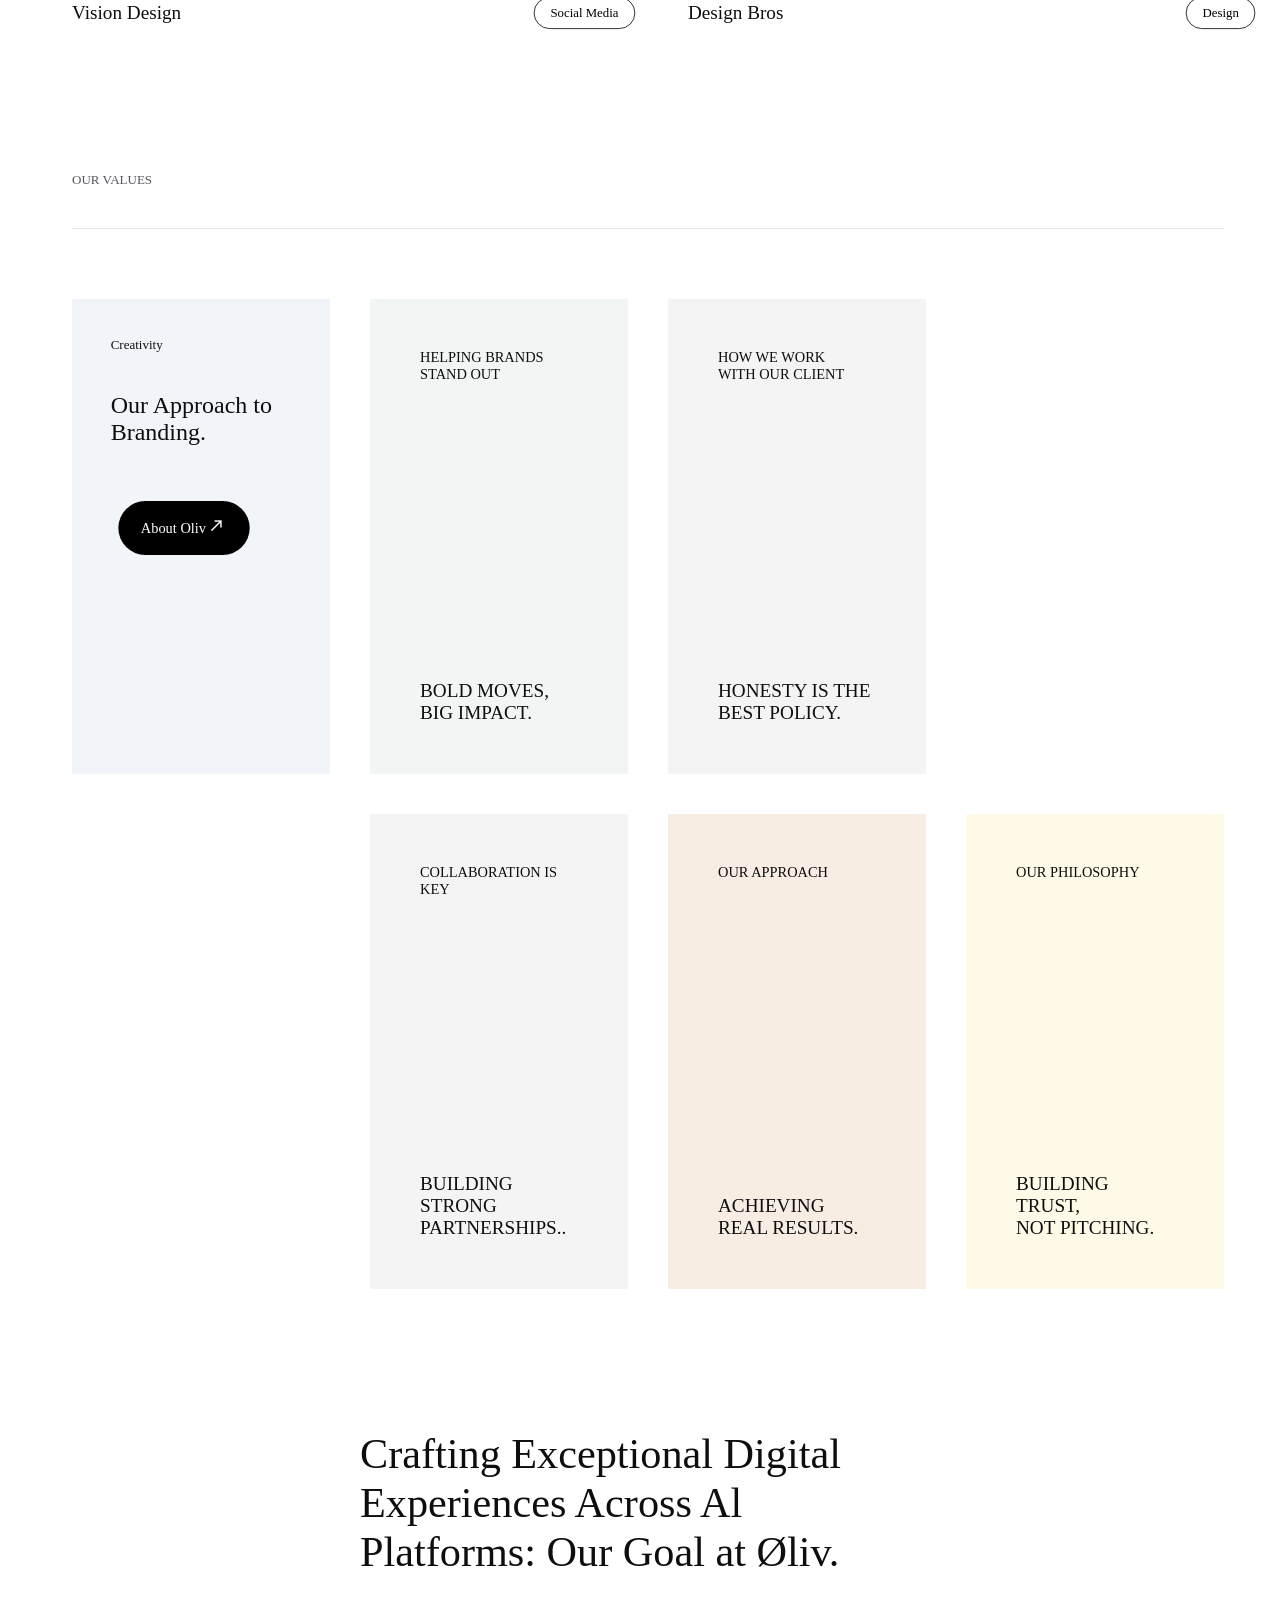
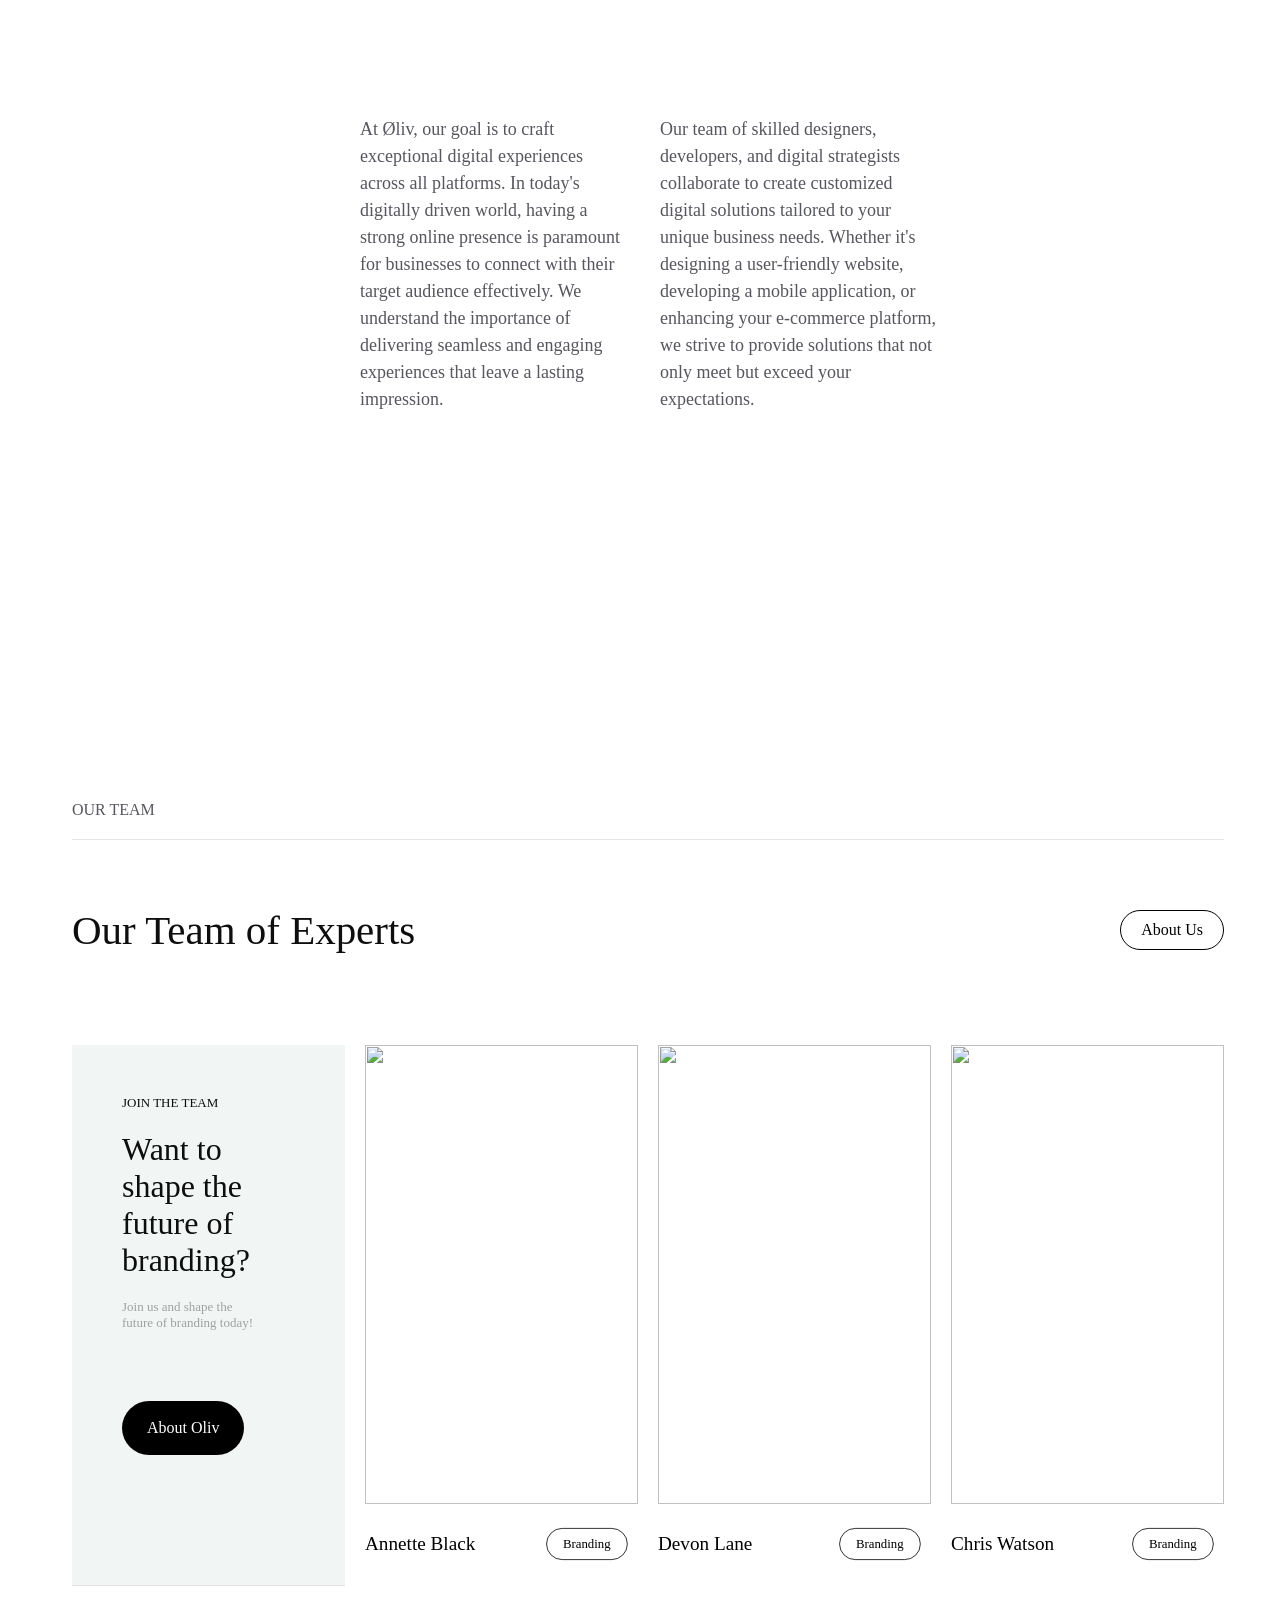
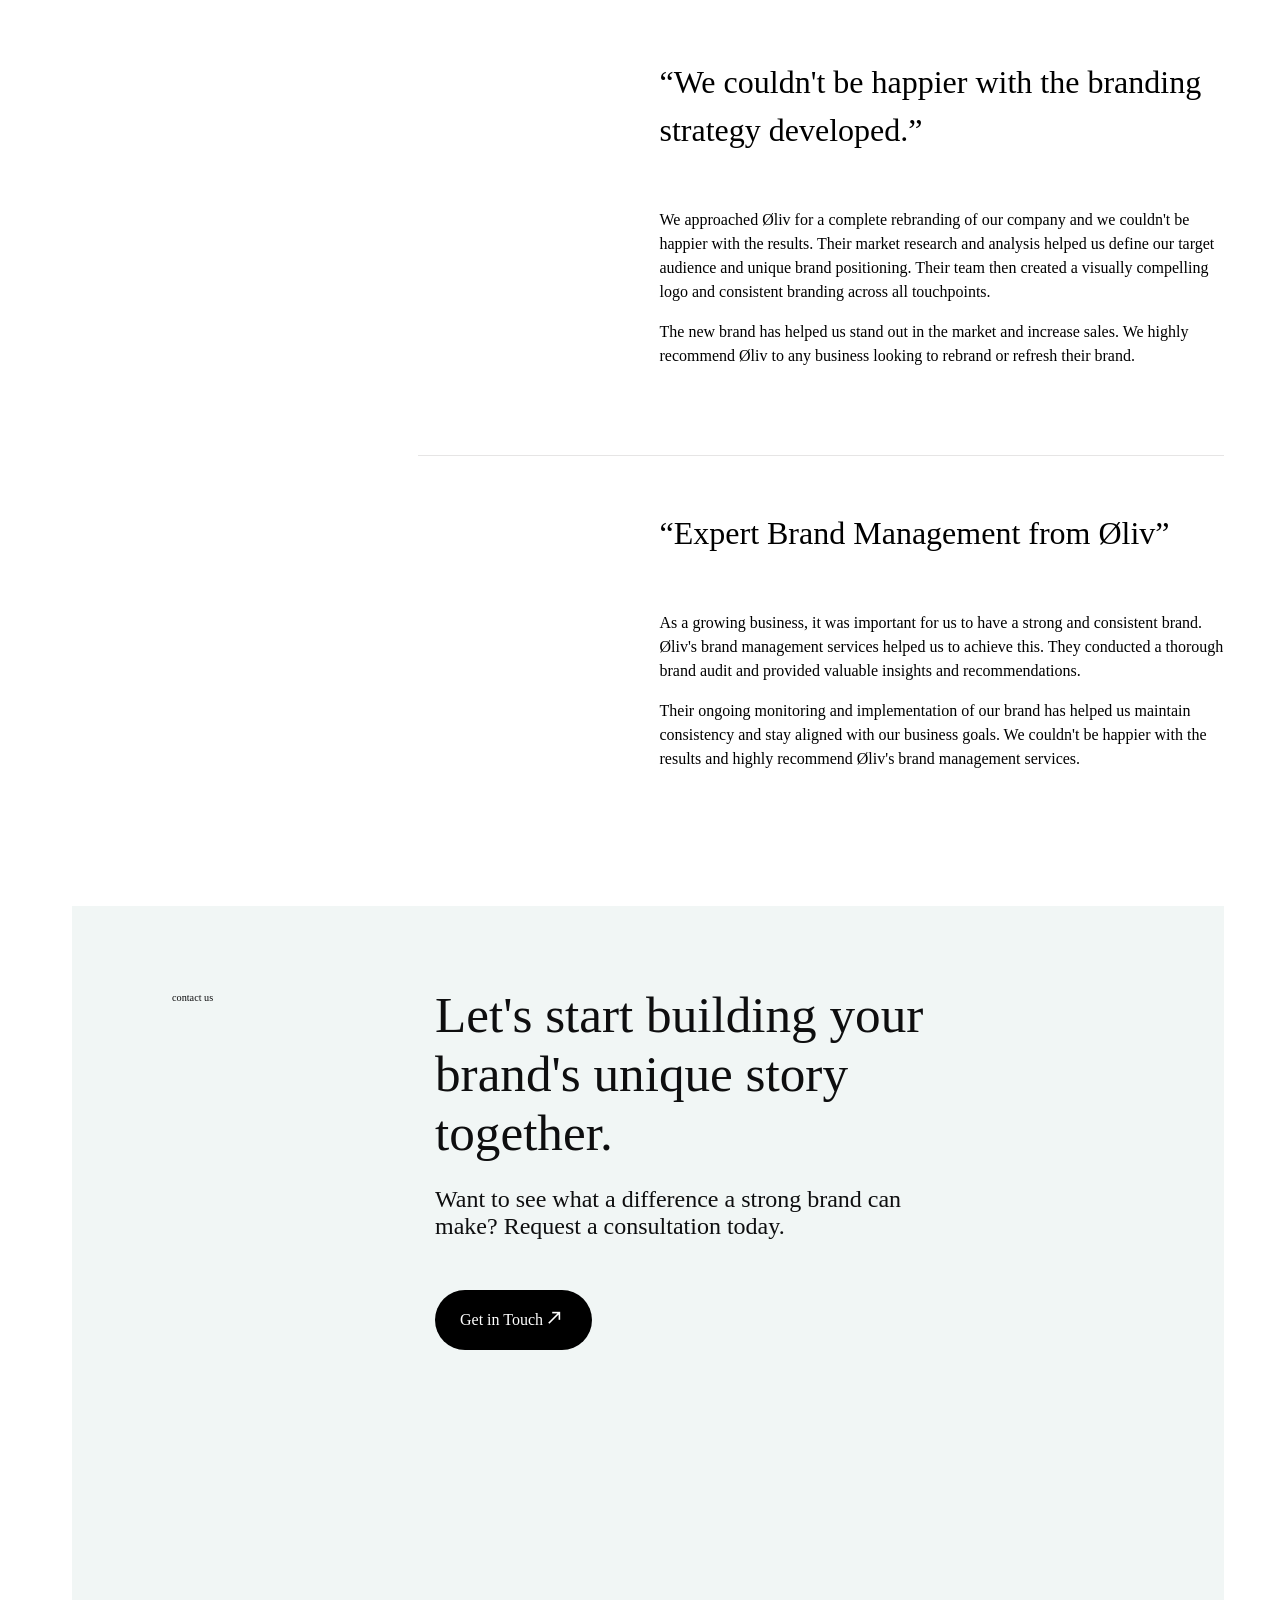
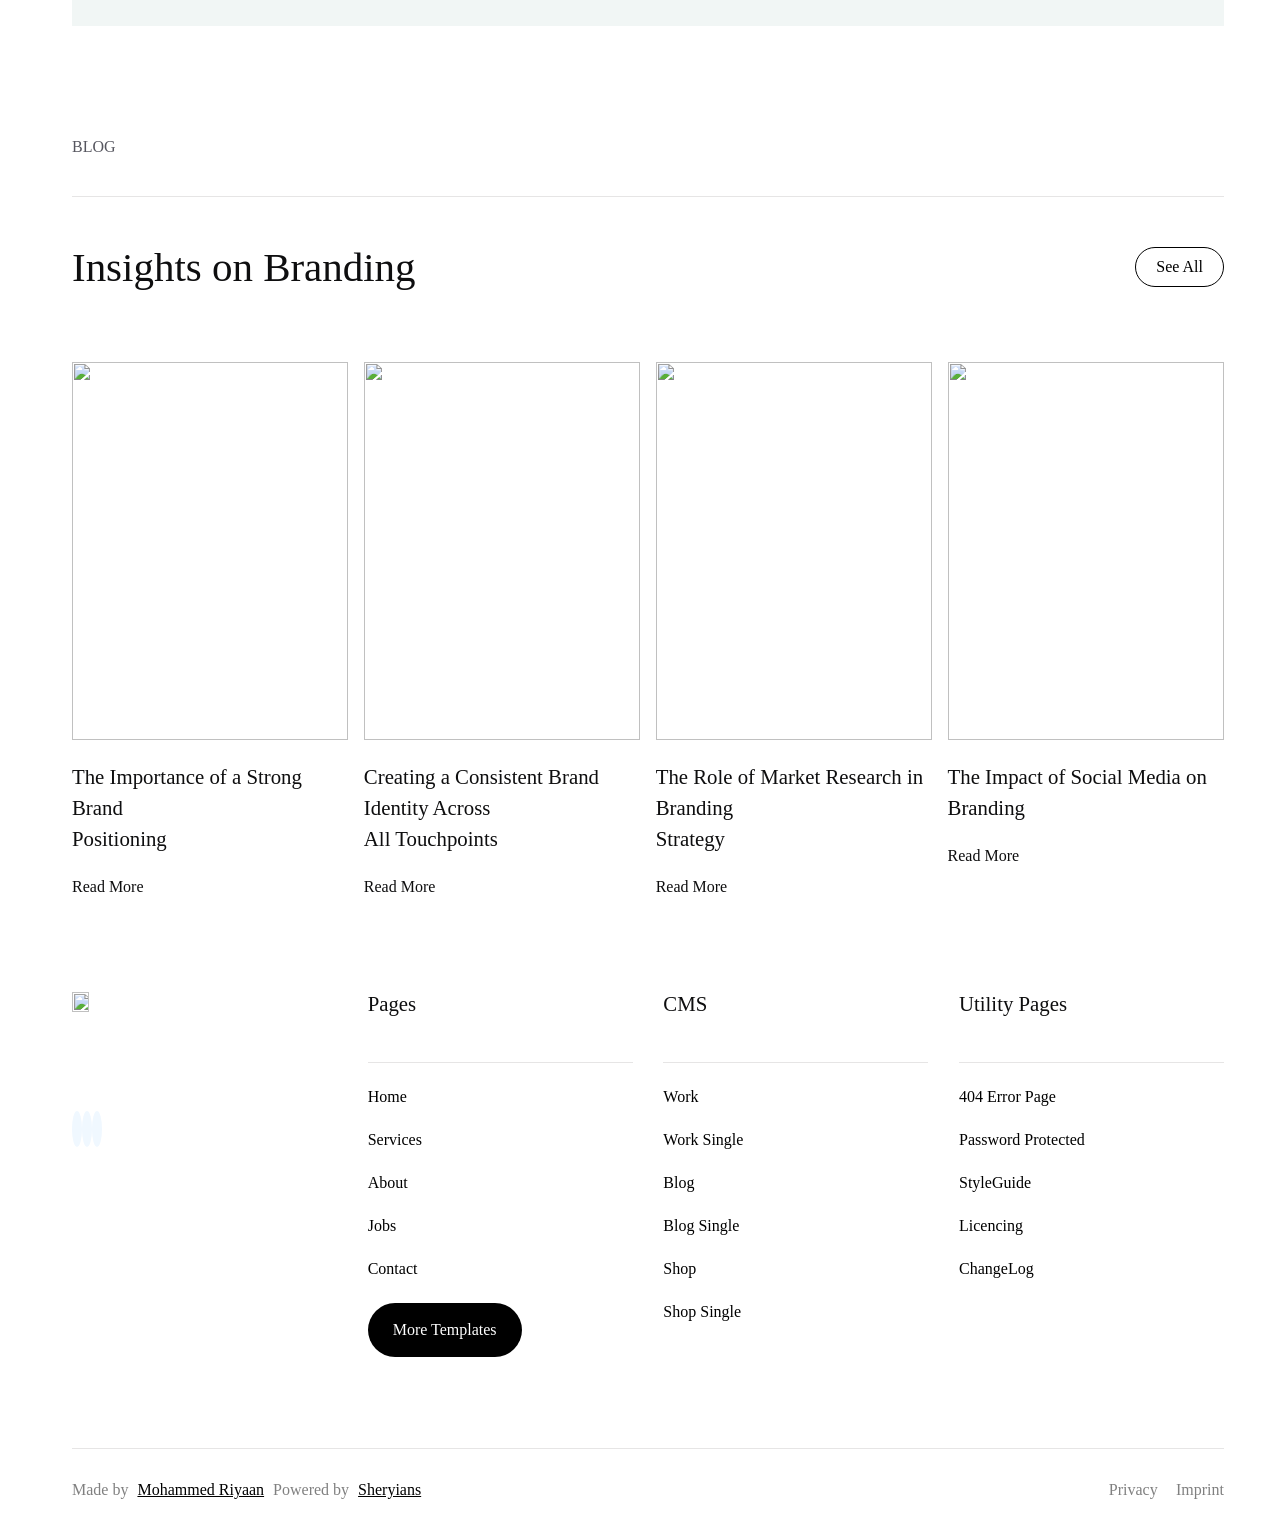
==== commit 9c88dc39: "feat: integrate RemixIcon library and implement interactive social media overlays and footer compone" ====
--- a/A5/index.html
+++ b/A5/index.html
@@ -7,6 +7,7 @@
     <title>Assignment 5</title>
     <link rel="stylesheet" href="style.css">
     <link href="https://fonts.googleapis.com/css2?family=Material+Symbols+Outlined" rel="stylesheet" />
+    <link href="https://cdn.jsdelivr.net/npm/remixicon@4.5.0/fonts/remixicon.css" rel="stylesheet">
 </head>
 
 <body>
@@ -226,24 +227,45 @@
                         <button class="btn-h"> About Oliv</button>
                     </div>
                     <div class="sec6-up2">
-                        <img src="https://assets-global.website-files.com/63c3f1995d4c3581bbc944b5/63c68f2ecddac415070de2e8_team-01-p-500.webp"
-                            alt="">
+                        <div class="btm-cntr"> <img
+                                src="https://assets-global.website-files.com/63c3f1995d4c3581bbc944b5/63c68f2ecddac415070de2e8_team-01-p-500.webp"
+                                alt="">
+                            <div class="bottom">
+                                <i class="ri-instagram-line"></i>
+                                <i class="ri-twitter-line"></i>
+                                <i class="ri-behance-line"></i>
+                            </div>
+                        </div>
                         <div class="sec6-img-des">
                             <p>Annette Black</p>
                             <button class="mbtn" style="scale: 0.8;"> Branding</button>
                         </div>
                     </div>
                     <div class="sec6-up3">
-                        <img src="https://assets-global.website-files.com/63c3f1995d4c3581bbc944b5/63c68f2e0a57ab81ad90f31f_team-02-p-500.webp"
-                            alt="">
+                        <div class="btm-cntr">
+                            <img src="https://assets-global.website-files.com/63c3f1995d4c3581bbc944b5/63c68f2e0a57ab81ad90f31f_team-02-p-500.webp"
+                                alt="">
+                            <div class="bottom">
+                                <i class="ri-instagram-line"></i>
+                                <i class="ri-twitter-line"></i>
+                                <i class="ri-behance-line"></i>
+                            </div>
+                        </div>
                         <div class="sec6-img-des">
                             <p>Devon Lane</p>
                             <button class="mbtn" style="scale: 0.8;"> Branding</button>
                         </div>
                     </div>
                     <div class="sec6-up4">
-                        <img src="https://assets-global.website-files.com/63c3f1995d4c3581bbc944b5/63c68f2ed7fe4b9a5bef7ee1_team-03-p-500.webp"
-                            alt="">
+                        <div class="btm-cntr">
+                            <img src="https://assets-global.website-files.com/63c3f1995d4c3581bbc944b5/63c68f2ed7fe4b9a5bef7ee1_team-03-p-500.webp"
+                                alt="">
+                            <div class="bottom">
+                                <i class="ri-instagram-line"></i>
+                                <i class="ri-twitter-line"></i>
+                                <i class="ri-behance-line"></i>
+                            </div>
+                        </div>
                         <div class="sec6-img-des">
                             <p>Chris Watson</p>
                             <button class="mbtn" style="scale: 0.8;"> Branding</button>
@@ -288,10 +310,125 @@
                             with the
                             results and highly recommend Øliv's brand management services.</p>
                     </div>
-
-
-                </div>
-        </section>
+                </div>
+                <div class="sec6-final">
+                    <div class="final-left">contact us</div>
+                    <div class="final-center">
+                        <h5>Let's start building your <br>
+                            brand's unique story <br>
+                            together.</h5>
+                        <p>Want to see what a difference a strong brand can <br>
+                            make? Request a consultation today.</p>
+                        <button class="btn-h"> Get in Touch <span class="material-symbols-outlined"
+                                style="scale: 0.8; position: relative; top: -3px;">north_east</span></button>
+                    </div>
+                    <div class="final-right"></div>
+                </div>
+        </section>
+        <section class="sec7">
+            <div class="sec7-start">BLOG</div>
+            <div class="sec7-title">
+                <p>Insights on Branding</p>
+                <button class="mbtn">See All</button>
+            </div>
+            <div class="sec-7-main">
+                <div class="sec7-m1">
+                    <div class="wrapper">
+                        <img src="https://cdn.prod.website-files.com/63c3f1995d4c354236c944de/63c6926c3e0cadb265cce971_post-01-thumb-p-500.webp"
+                            alt="">
+                    </div>
+                    <p>The Importance of a Strong Brand <br> Positioning</p>
+                    <p style="font-size: medium;">Read More</p>
+                </div>
+                <div class="sec7-m2">
+                    <div class="wrapper">
+                        <img src="https://cdn.prod.website-files.com/63c3f1995d4c354236c944de/63c692830763057ff261e841_post-02-thumb-p-500.webp"
+                            alt="">
+                    </div>
+                    <p>Creating a Consistent Brand Identity Across <br> All Touchpoints</p>
+                    <p style="font-size: medium;">Read More</p>
+                </div>
+                <div class="sec7-m3">
+                    <div class="wrapper"> <img
+                            src="https://cdn.prod.website-files.com/63c3f1995d4c354236c944de/63c69293cb2ab32755a1a6d7_post-03-thumb-p-500.webp"
+                            alt=""></div>
+                    <p>The Role of Market Research in Branding <br> Strategy</p>
+                    <p style="font-size: medium;">Read More</p>
+                </div>
+                <div class="sec7-m4">
+                    <div class="wrapper">
+                        <img src="https://cdn.prod.website-files.com/63c3f1995d4c354236c944de/63c692a30a57ab0d6c9128fe_post-04-thumb-p-500.webp"
+                            alt="">
+                    </div>
+                    <p>The Impact of Social Media on Branding</p>
+                    <p style="font-size: medium;">Read More</p>
+                </div>
+            </div>
+        </section>
+        <footer>
+            <div class="footer-top">
+                <div class="ft-top1">
+                    <img src="https://cdn.prod.website-files.com/63c3f1995d4c3581bbc944b5/63c3fed42405e70f33df42ee_logo.svg"
+                        alt="">
+                    <div class="ft-icons">
+                        <i class="text-lg ri-instagram-line"></i>
+                        <i class="text-lg ri-twitter-fill"></i>
+                        <i class="text-lg ri-behance-line"></i>
+                    </div>
+                </div>
+                <div class="ft-top2">
+                    <div class="ft-top-hdr">
+                        <p>Pages</p>
+                    </div>
+                    <div class="links">
+                        <a class="hover-underline" href="#">Home</a>
+                        <a class="hover-underline" href="#">Services</a>
+                        <a class="hover-underline" href="#">About</a>
+                        <a class="hover-underline" href="#">Jobs</a>
+                        <a class="hover-underline" href="#">Contact</a>
+                        <button class="btn-h">More Templates</button>
+                    </div>
+
+                </div>
+                <div class="ft-top3">
+                    <div class="ft-top-hdr">
+                        <p>CMS</p>
+                    </div>
+                    <div class="links">
+                        <a class="hover-underline" href="#">Work</a>
+                        <a class="hover-underline" href="#">Work Single</a>
+                        <a class="hover-underline" href="#">Blog</a>
+                        <a class="hover-underline" href="#">Blog Single</a>
+                        <a class="hover-underline" href="#">Shop</a>
+                        <a class="hover-underline" href="#">Shop Single</a>
+                    </div>
+                </div>
+                <div class="ft-top4">
+                    <div class="ft-top-hdr">
+                        <p>Utility Pages</p>
+                    </div>
+                    <div class="links">
+                        <a class="hover-underline" href="#">404 Error Page</a>
+                        <a class="hover-underline" href="#">Password Protected</a>
+                        <a class="hover-underline" href="#">StyleGuide</a>
+                        <a class="hover-underline" href="#">Licencing</a>
+                        <a class="hover-underline" href="#">ChangeLog</a>
+                    </div>
+                </div>
+            </div>
+            <div class="footer-bottom">
+                <div class="ft-btm-left">
+                    <p><i class="ri-copyright-line"></i> Made by <span>Mohammed Riyaan</span> Powered by
+                        <span>Sheryians</span>
+                    </p>
+                </div>
+                <div class="ft-btm-right">
+                    <p>Privacy</p>
+                    <p>Imprint</p>
+                </div>
+
+            </div>
+        </footer>
     </main>
 </body>
 
--- a/A5/style.css
+++ b/A5/style.css
@@ -20,6 +20,7 @@
     height: 100vh;
 
 }
+
 
 .btn-h {
     background-color: black;
@@ -32,6 +33,7 @@
     align-items: center;
     justify-content: center;
     width: max-content;
+    font-family: 'Times New Roman';
 }
 
 
@@ -534,18 +536,76 @@
 
 }
 
+.sec6-up2,
+.sec6-up3,
+.sec6-up4 {
+    position: relative;
+    overflow: hidden;
+}
+
+.btm-cntr {
+    height: 85%;
+    width: 100%;
+    position: relative;
+    overflow: hidden;
+}
+
+.bottom {
+    height: 20%;
+    width: 100%;
+    display: flex;
+    align-items: center;
+    justify-content: flex-end;
+    gap: 10px;
+    padding-left: 25px;
+    position: absolute;
+    bottom: -20%;
+    right: 0;
+    margin-right: 10px;
+
+    transition: bottom 1s cubic-bezier(0.19, 1, 0.22, 1);
+}
+
+.bottom::before {
+    content: "";
+    position: absolute;
+    inset: 0;
+    background: transparent;
+    z-index: 2;
+    transform: translateY(0);
+    transition: transform 1s cubic-bezier(0.19, 1, 0.22, 1);
+}
+
+.bottom i {
+    position: relative;
+    z-index: 3;
+
+    padding: 8px 10px;
+    color: white;
+    background: black;
+    border-radius: 50%;
+}
+
+
+.btm-cntr:hover .bottom {
+    bottom: 0;
+}
+
+.btm-cntr:hover .bottom::before {
+    transform: translateY(100%);
+}
+
 .sec6-up2 img,
 .sec6-up3 img,
 .sec6-up4 img {
     width: 100%;
-    height: 85%;
+    height: 100%;
     object-fit: cover;
     overflow: hidden;
 
 }
 
-.sec6-img-des,
-.sec6-img-des,
+
 .sec6-img-des {
     width: 100%;
     height: 15%;
@@ -554,7 +614,7 @@
     flex-direction: row;
     justify-content: space-between;
     align-items: center;
-
+    z-index: 5;
 }
 
 .sec6-img-des p,
@@ -625,4 +685,218 @@
     font-size: medium;
     font-weight: 300;
     color: black;
+}
+
+.sec6-final {
+    width: 100%;
+    height: 80vh;
+    display: flex;
+    flex-direction: row;
+    justify-content: space-between;
+    align-items: center;
+    background-color: #F1F6F5;
+}
+
+.final-left {
+    width: 25%;
+    height: 100%;
+    padding-left: 100px;
+    padding-top: 15%;
+    font-size: 0.8vw;
+}
+
+.final-center {
+    width: 50%;
+    height: 100%;
+    display: flex;
+    flex-direction: column;
+    align-items: flex-start;
+}
+
+.final-center h5 {
+    font-size: 4vw;
+    height: min-content;
+    margin: 15% 0 0 0;
+    font-weight: 300;
+
+}
+
+.final-center p {
+    font-size: x-large;
+}
+
+.final-center button {
+    margin-top: 5%;
+}
+
+.final-right {
+    width: 25%;
+    height: 100%;
+}
+
+.sec7 img {
+    width: 100%;
+    height: 100%;
+    overflow: hidden;
+    transition: all 0.5s;
+
+
+}
+
+.sec7 .wrapper img:hover {
+    transform: scale(1.2);
+    transition: all 0.5s;
+
+}
+
+.sec7-start {
+    width: 100%;
+    height: 10vh;
+    display: inline-flex;
+    padding: 40px 0;
+    align-items: flex-end;
+    font-size: medium;
+    color: var(--exp-color);
+    border-bottom: var(--borderline);
+}
+
+.sec7-title {
+    width: 100%;
+    height: 10vh;
+    display: flex;
+    flex-direction: row;
+    justify-content: space-between;
+    align-items: center;
+    gap: 40px;
+    font-size: 3.2vw;
+    font-weight: 100;
+    padding: 25px 0 50px 0;
+}
+
+.sec-7-main {
+    display: flex;
+    flex-direction: row;
+    justify-content: space-between;
+    align-items: center;
+    height: 70vh;
+    width: 100%;
+}
+
+.sec7-m1,
+.sec7-m2,
+.sec7-m3,
+.sec7-m4 {
+    width: 24%;
+    height: 100%;
+}
+
+.sec-7-main .wrapper {
+    width: 100%;
+    height: 60%;
+    padding: 0;
+    overflow: hidden;
+
+
+}
+
+.sec7-m1 p,
+.sec7-m2 p,
+.sec7-m3 p,
+.sec7-m4 p {
+    font-size: 1.3rem;
+    line-height: 1.5;
+}
+
+footer {
+    height: 60vh;
+    width: 100%;
+    display: flex;
+    flex-direction: column;
+    justify-content: space-between;
+}
+
+.footer-top {
+    height: 55vh;
+    width: 100%;
+    display: flex;
+    flex-direction: row;
+    justify-content: space-between;
+    gap: 20px;
+    border-bottom: var(--borderline);
+}
+
+.ft-top1 img {
+    width: 25%;
+    height: min-content;
+    margin-bottom: 100px;
+}
+
+.ft-top1 i {
+    font-size: x-large;
+    padding: 5px 5px;
+    border: 1px transparent;
+    border-radius: 50%;
+    background-color: #F0F8FF;
+
+}
+
+
+.ft-top1,
+.ft-top2,
+.ft-top3,
+.ft-top4 {
+    height: 100%;
+    width: 23%;
+    display: flex;
+    flex-direction: column;
+}
+
+.footer-top .links {
+    display: flex;
+    flex-direction: column;
+    height: 50%;
+    padding: 25px 0;
+    gap: 25px;
+    font-size: medium;
+}
+
+.ft-top-hdr {
+
+    padding: 0 0 25px 0;
+    border-bottom: var(--borderline);
+}
+
+.ft-top-hdr p {
+    font-size: 1.3rem;
+    margin-top: 0;
+}
+
+.footer-top a {
+    width: fit-content;
+    text-decoration: none;
+    color: black;
+}
+
+.footer-bottom {
+    display: inline-flex;
+    justify-content: space-between;
+    align-items: center;
+    height: 10vh;
+}
+
+.footer-bottom span {
+    color: black;
+    text-decoration: underline;
+    margin: 0 5px;
+}
+
+.footer-bottom p {
+    color: gray;
+}
+
+.ft-btm-right {
+    display: inline-flex;
+    width: 10%;
+    justify-content: space-between;
+
 }
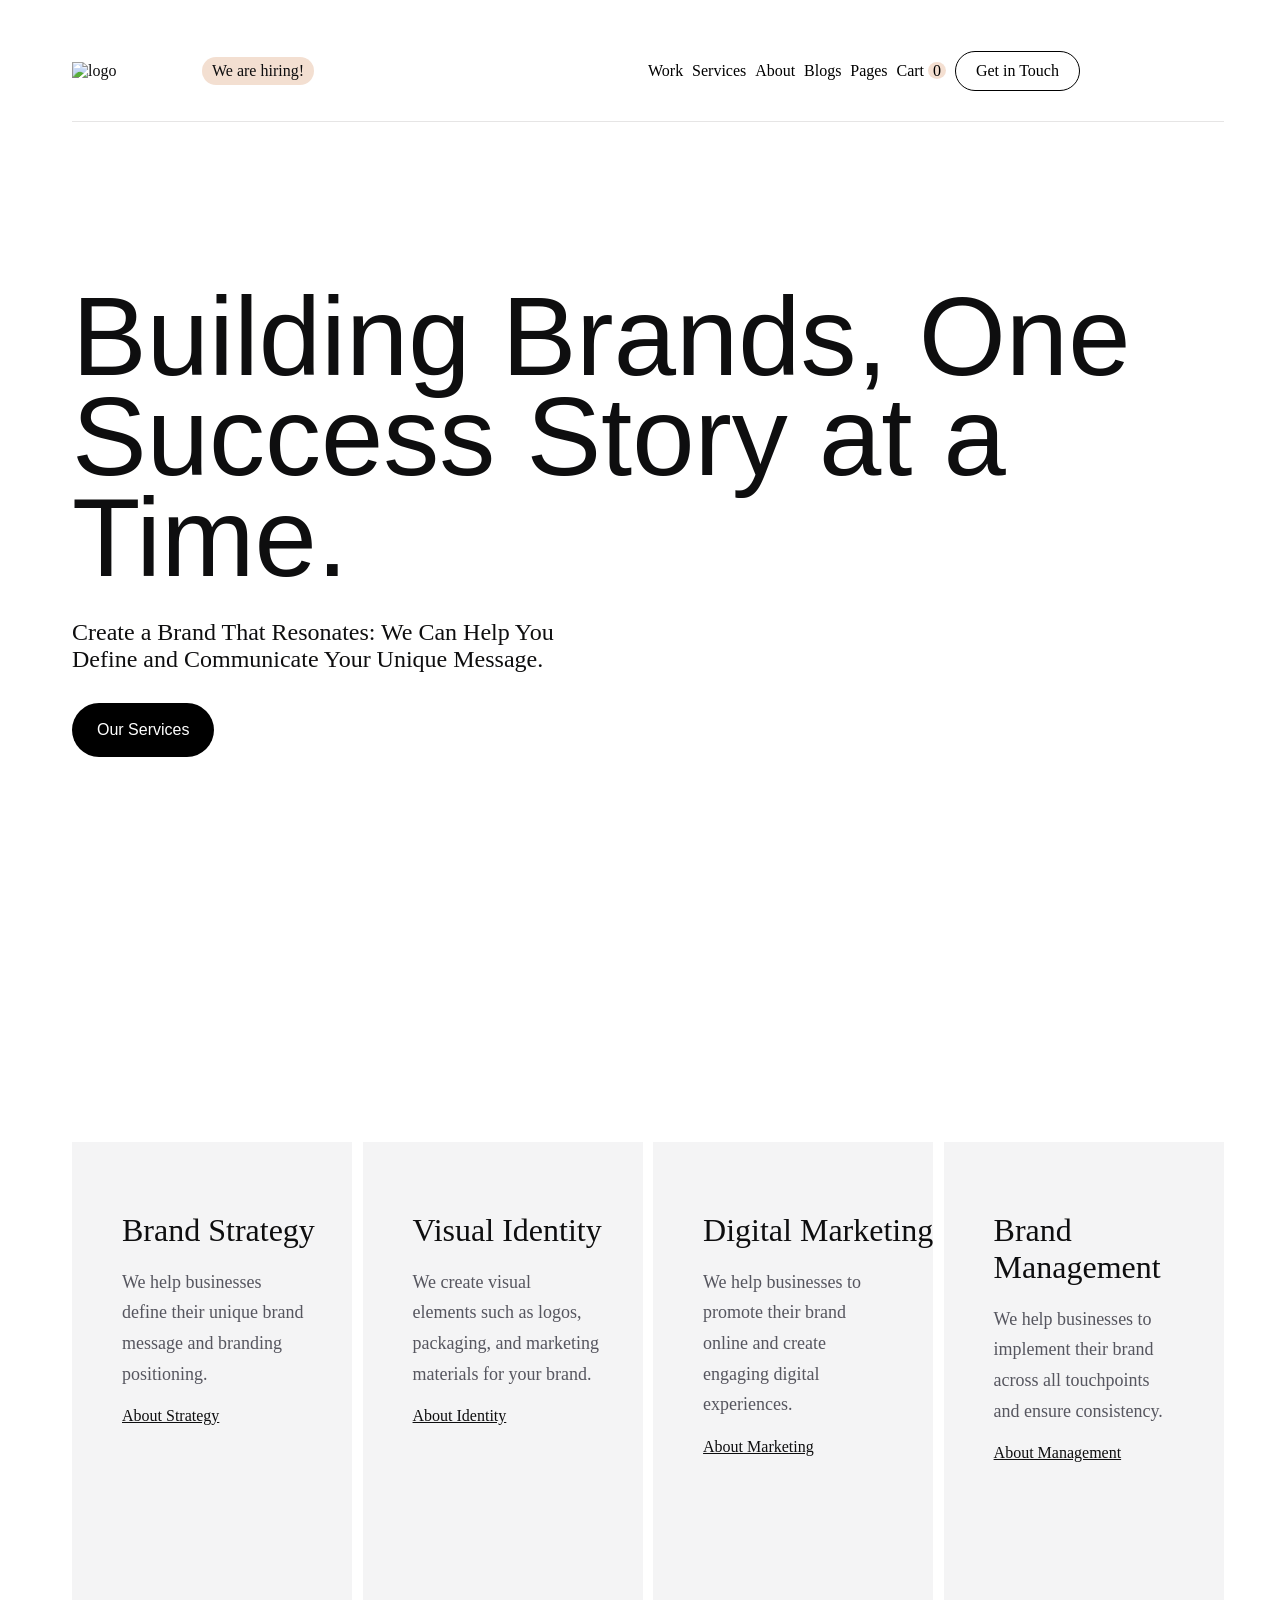
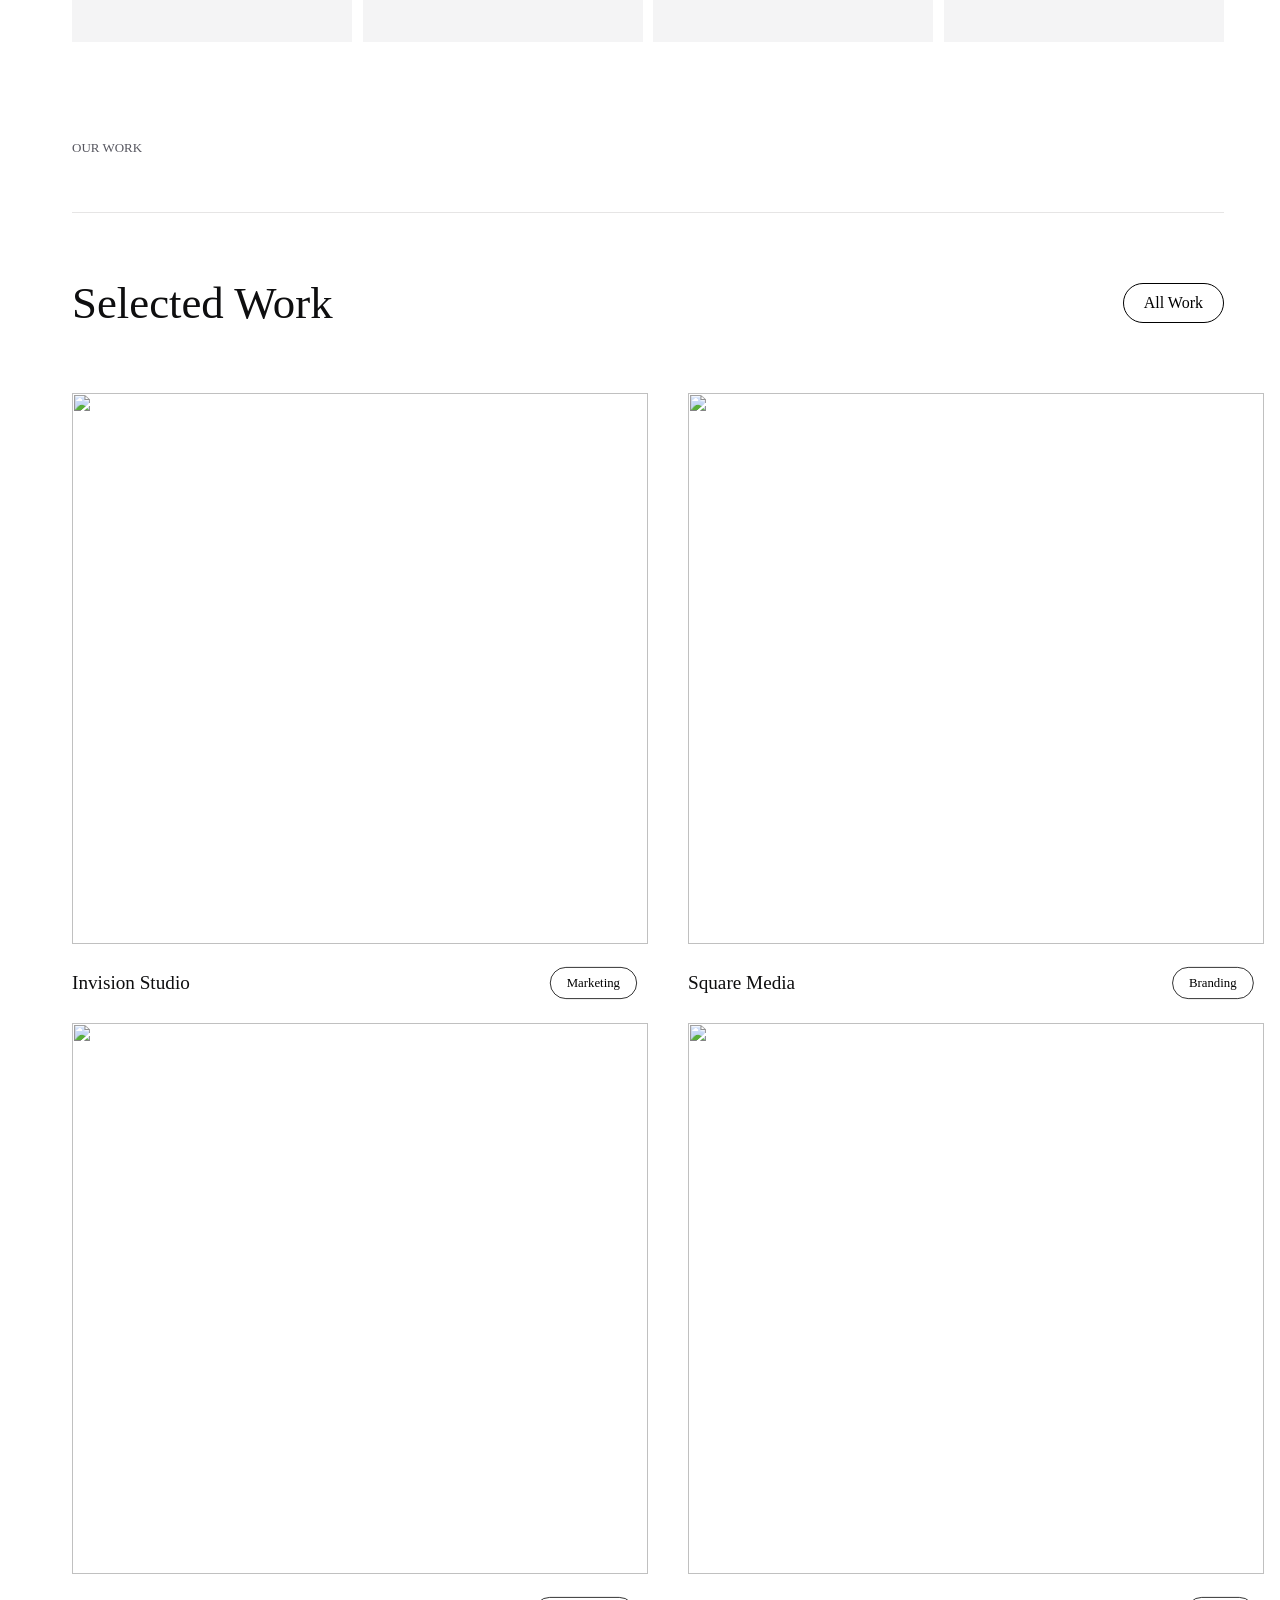
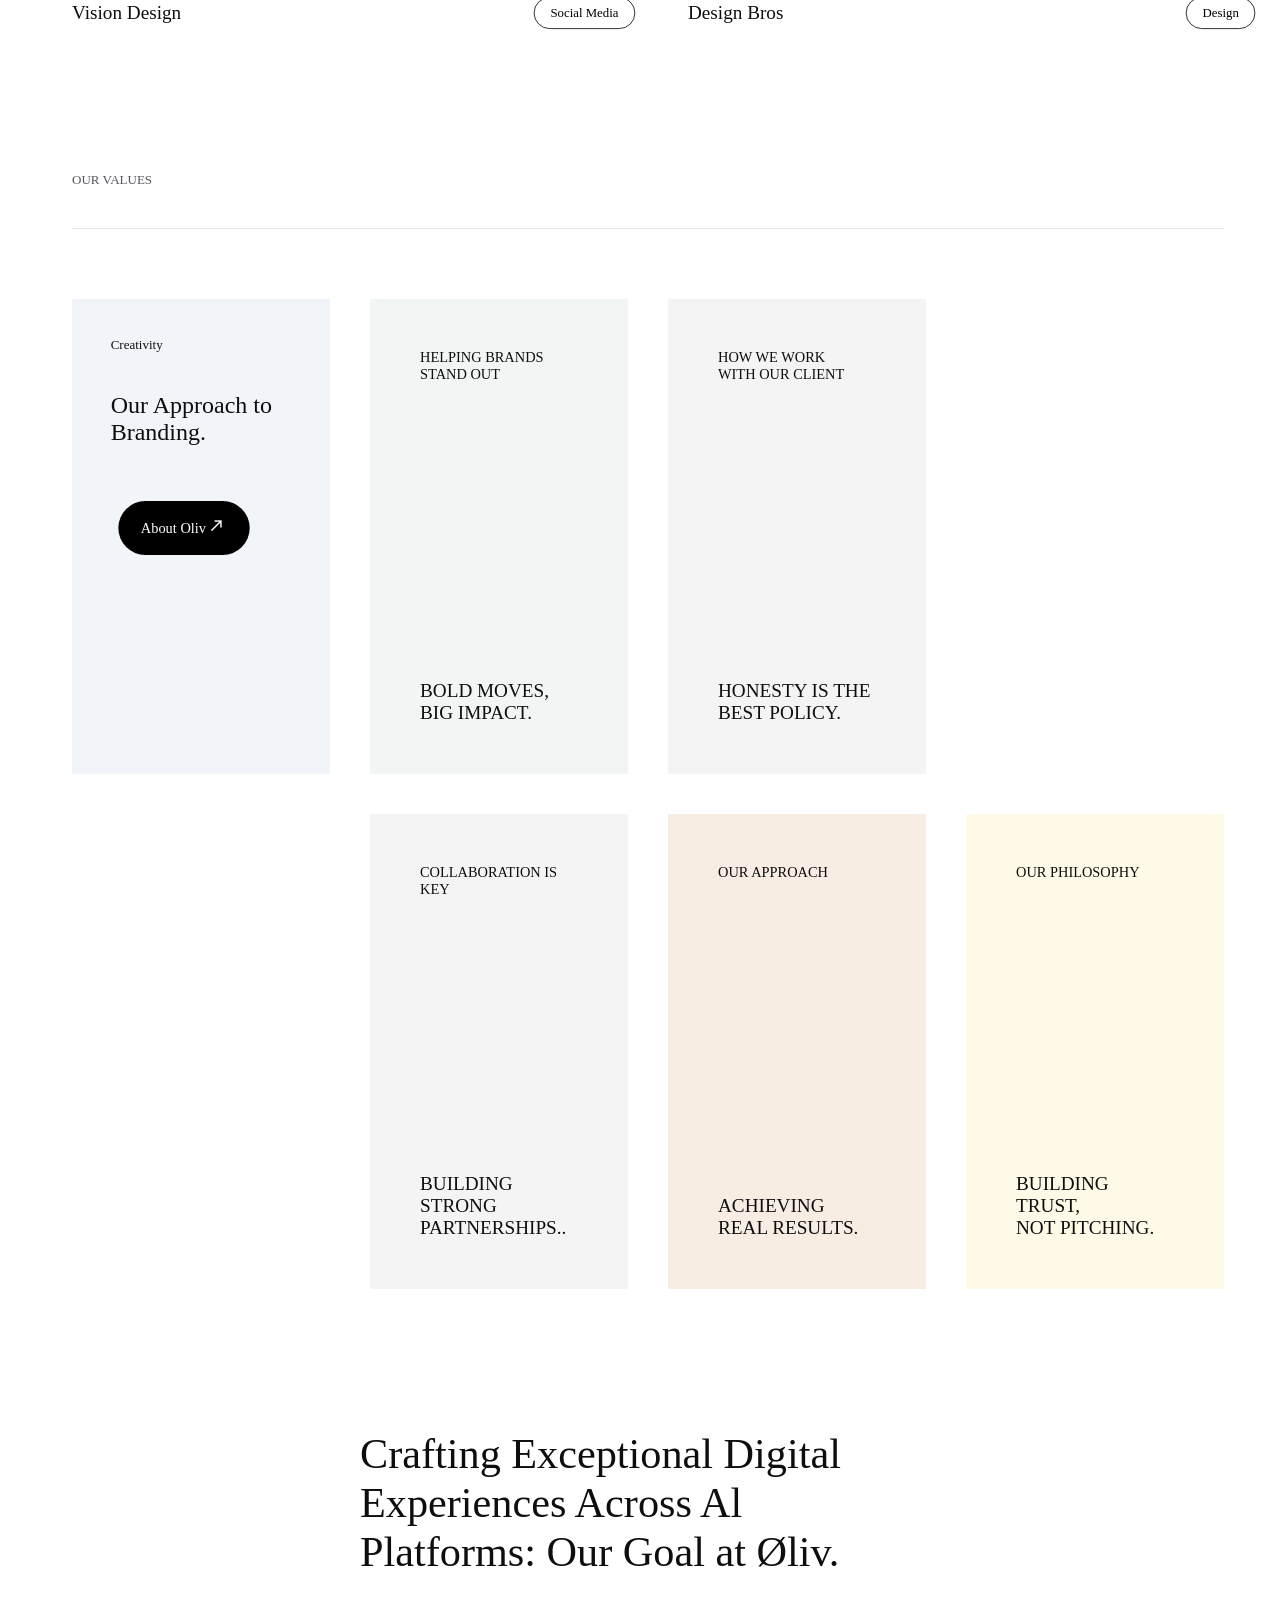
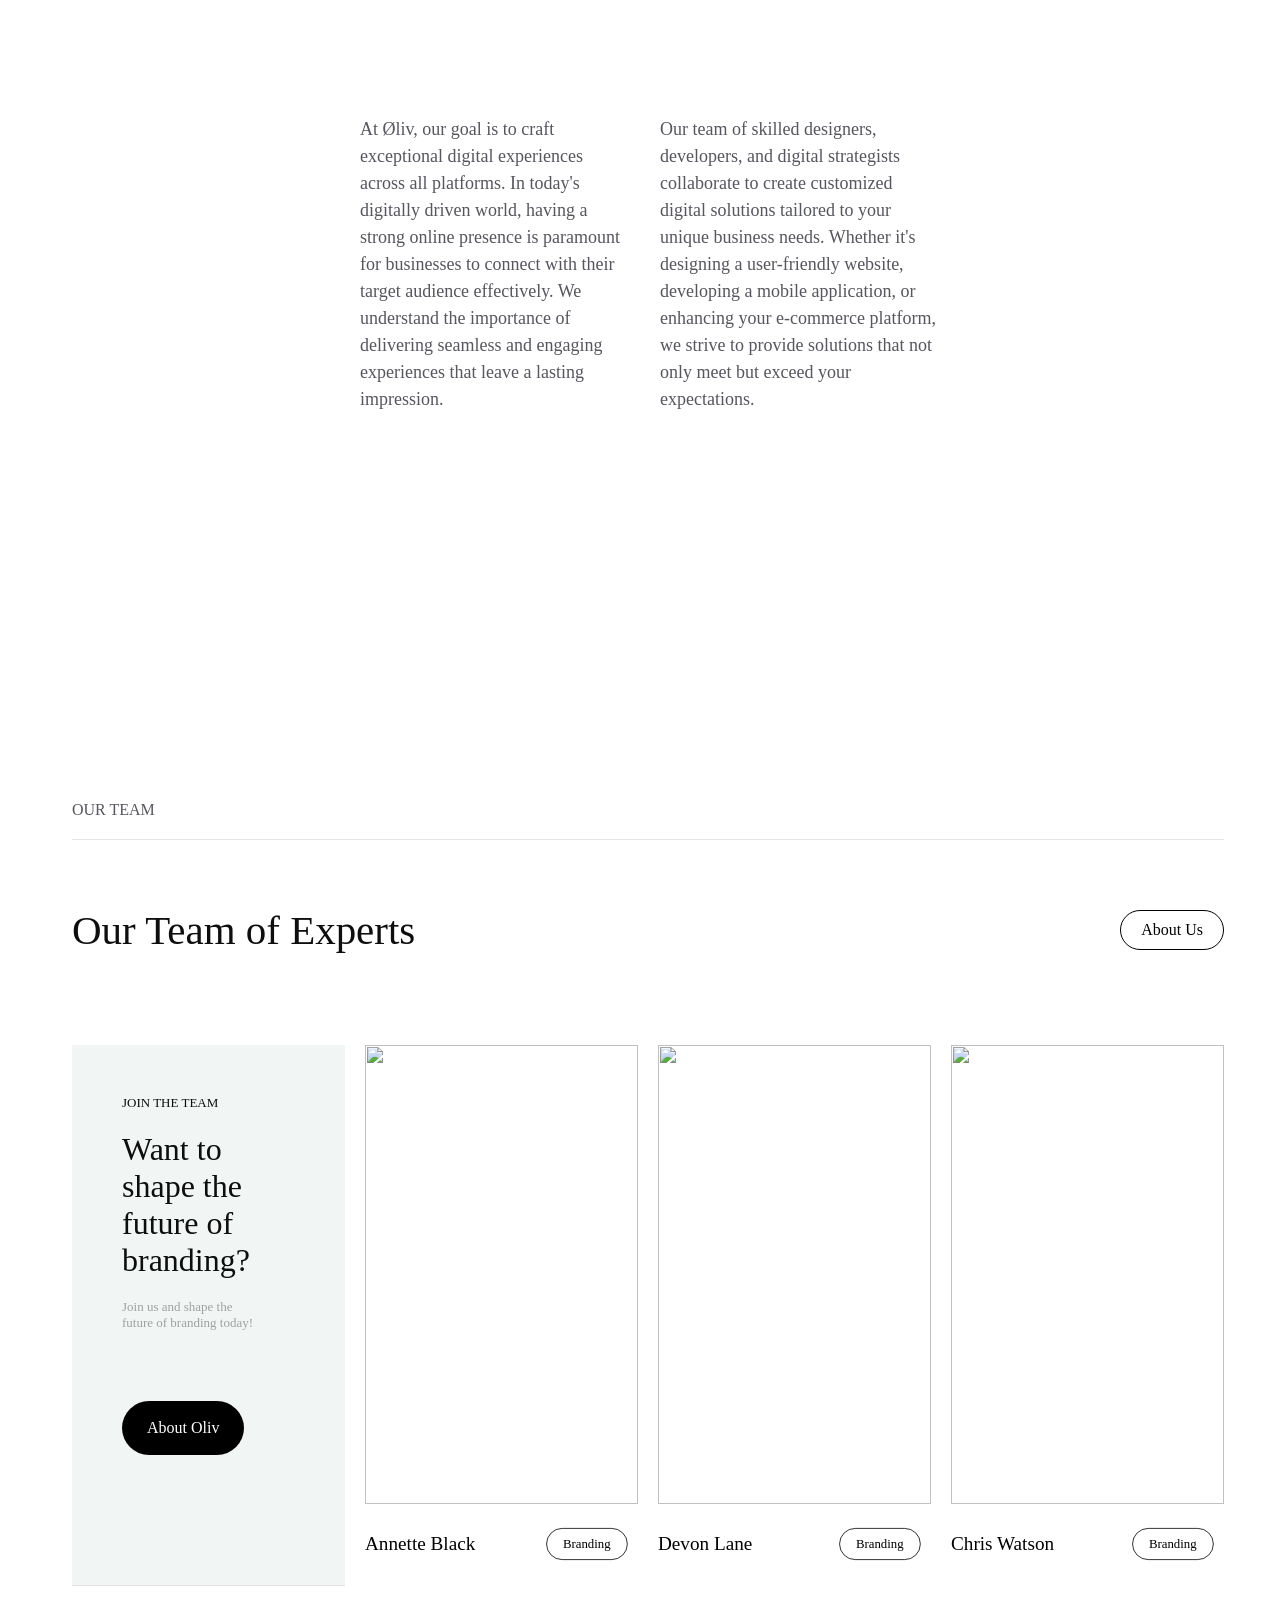
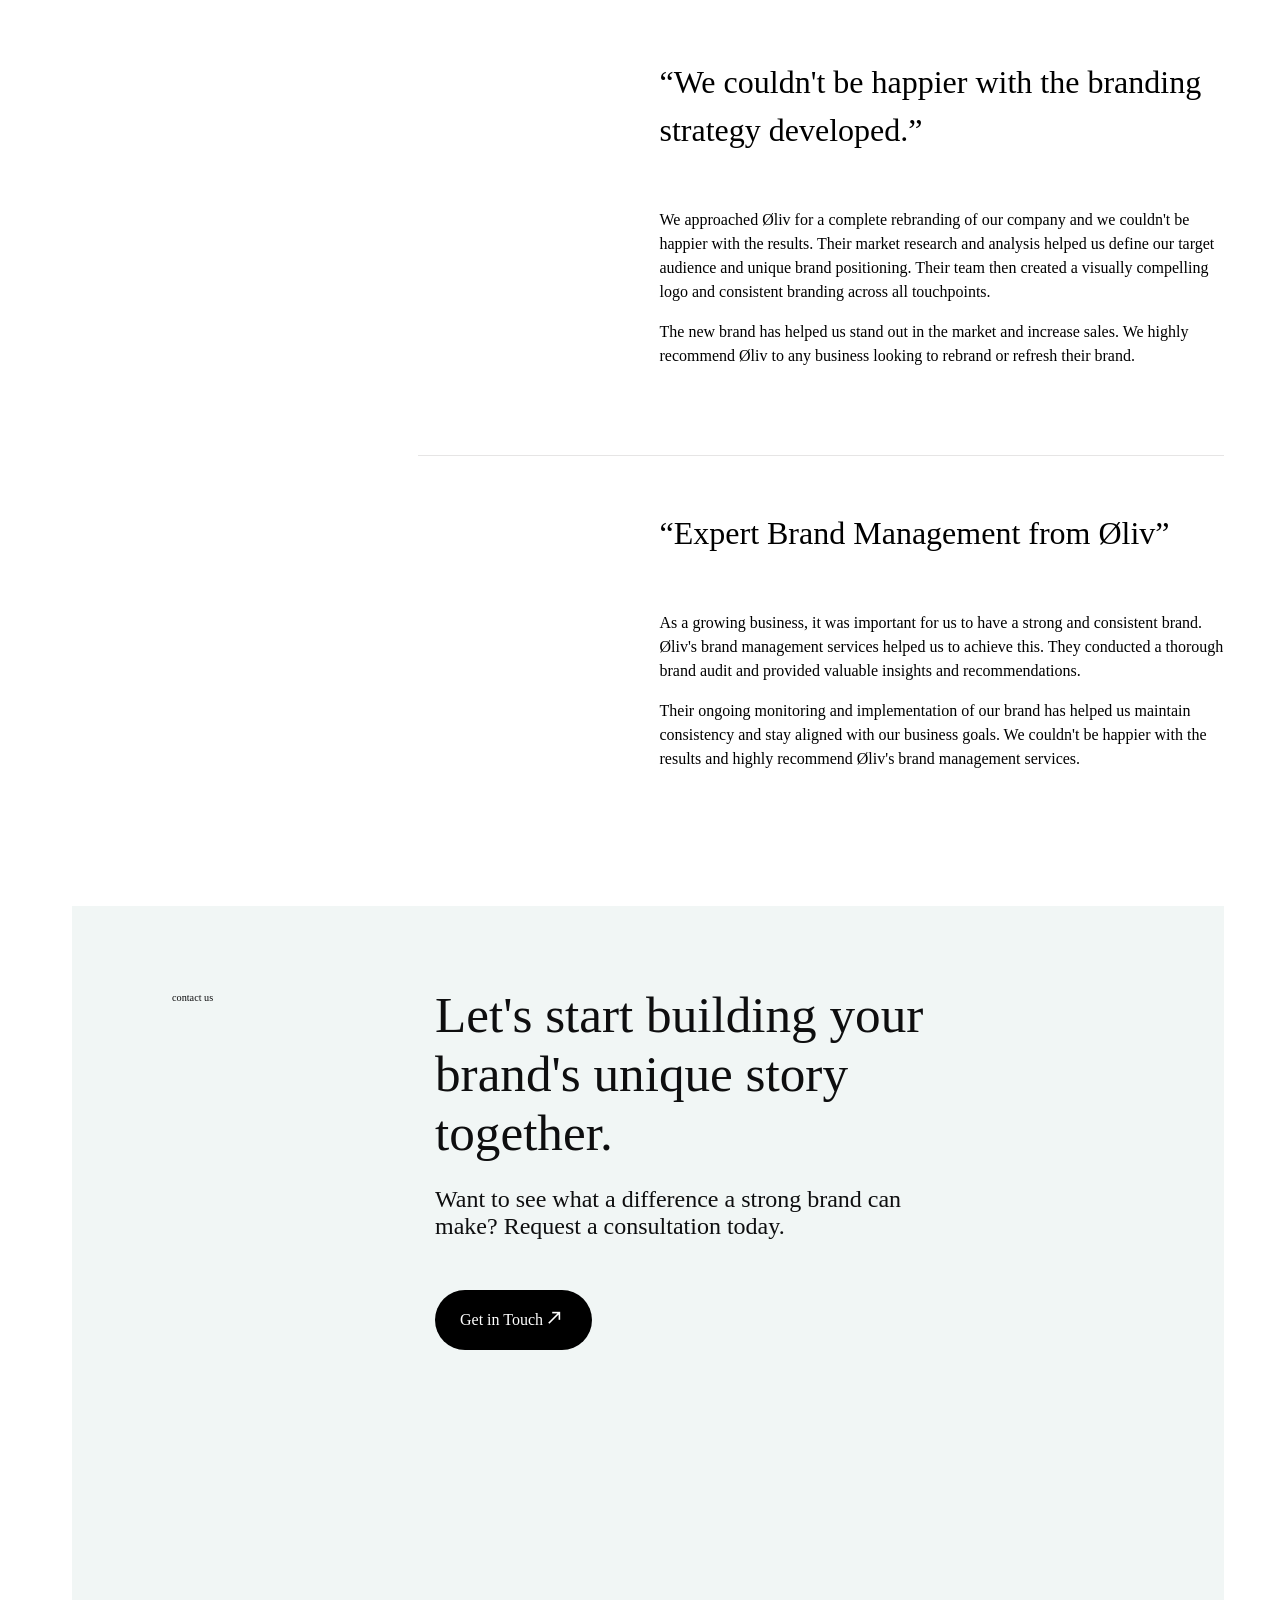
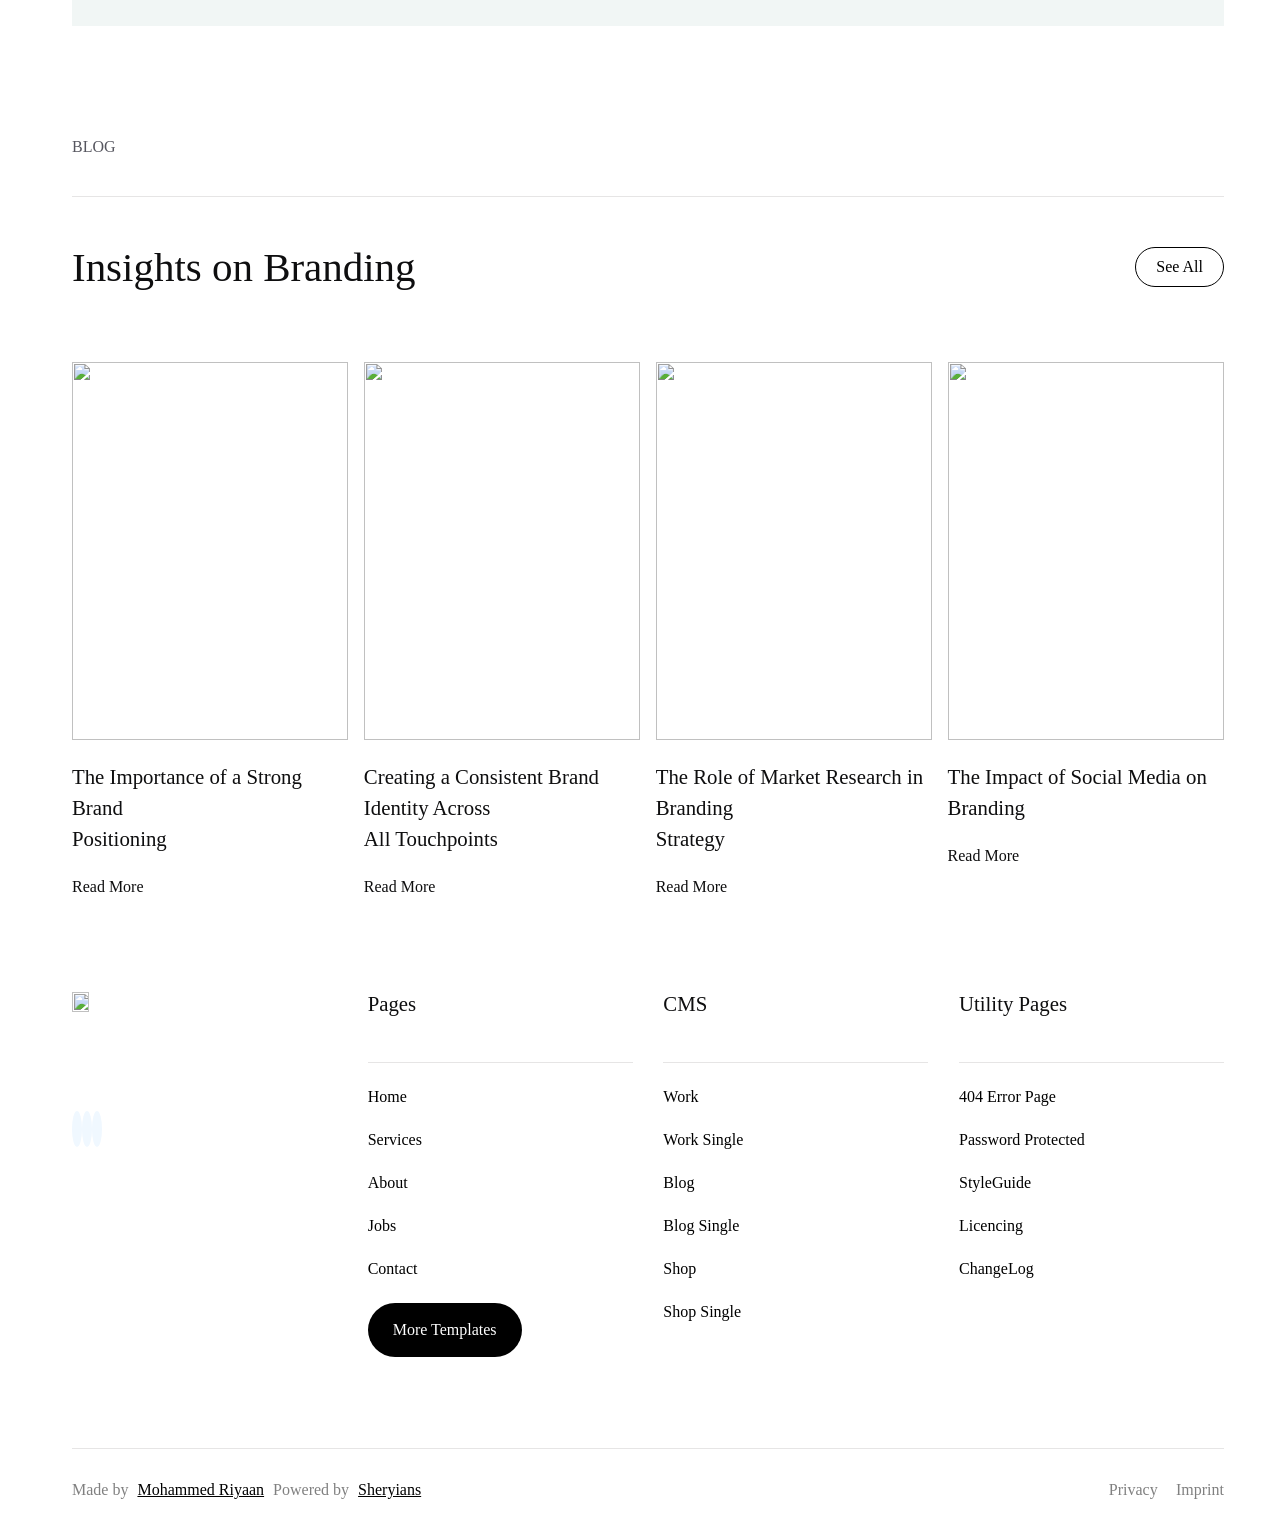
==== commit 60cb2249: "style: update font-family for hero section button in index.html" ====
--- a/A5/index.html
+++ b/A5/index.html
@@ -33,7 +33,7 @@
                 Success Story at a Time.</div>
             <div class="para">Create a Brand That Resonates: We Can Help You <br>
                 Define and Communicate Your Unique Message.</div>
-            <button class="btn-h"> Our Services</button>
+            <button class="btn-h" style="font-family: Arial, Helvetica, sans-serif;"> Our Services</button>
         </section>
         <section class="scroll">
             <div class="container-scrl ">
